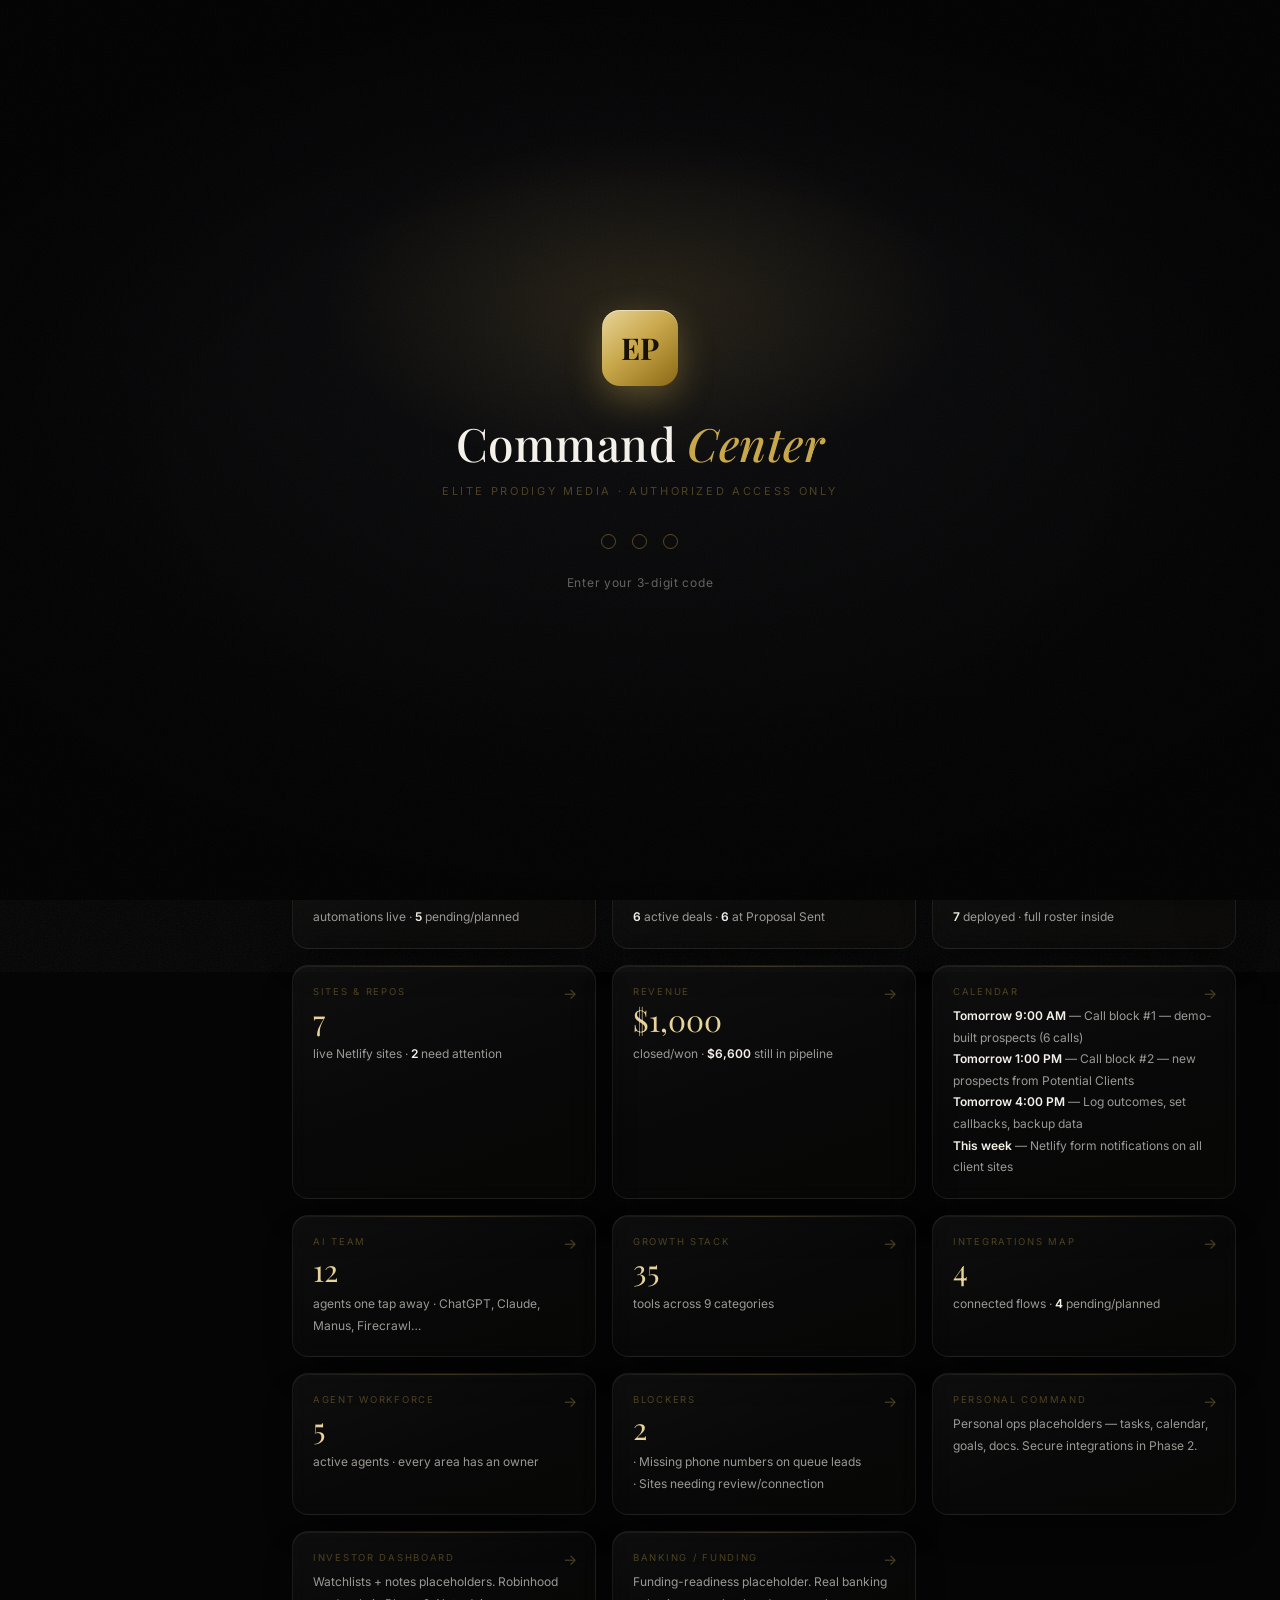
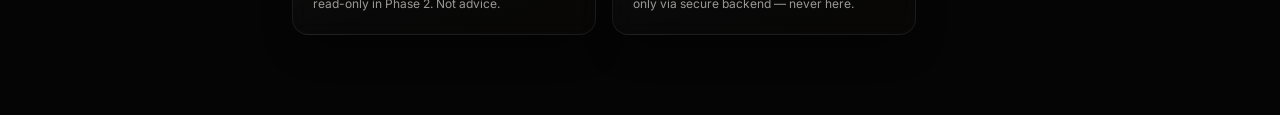
==== index.html @ c421cdf4 "Sprint 5A: Notion as the single source of truth (+ Quick Add / Meeting modals) One reusable Notion w" ====
<!DOCTYPE html>
<html lang="en">
<head>
  <meta charset="UTF-8" />
  <meta name="viewport" content="width=device-width, initial-scale=1.0" />
  <title>EP Command Center — Elite Prodigy Media OS</title>
  <meta name="robots" content="noindex, nofollow" />
  <link rel="preconnect" href="https://fonts.googleapis.com" />
  <link rel="preconnect" href="https://fonts.gstatic.com" crossorigin />
  <link href="https://fonts.googleapis.com/css2?family=Playfair+Display:ital,wght@0,400;0,500;0,600;0,700;1,400;1,500&family=Inter:wght@300;400;500;600;700&display=swap" rel="stylesheet" />
  <link rel="stylesheet" href="css/dashboard.css" />
</head>
<body>

<!-- ═══ PASSCODE GATE (stopgap until Netlify password protection) ═══
     NOTE: a client-side passcode is obscurity, not real security.
     Upgrade to Netlify access control when possible. -->
<div class="gate" id="gate">
  <div class="gate-ambient"></div>
  <div class="grain"></div>
  <div class="gate-inner">
    <div class="gate-mark">EP</div>
    <div class="gate-title">Command <em>Center</em></div>
    <div class="gate-sub">Elite Prodigy Media · Authorized Access Only</div>
    <div class="gate-dots" id="gate-dots" role="group" aria-label="Passcode">
      <span class="gate-dot"></span><span class="gate-dot"></span><span class="gate-dot"></span>
    </div>
    <input class="gate-input" id="gate-input" type="password" inputmode="numeric" maxlength="3" autocomplete="off" aria-label="Enter 3-digit passcode" autofocus />
    <div class="gate-hint" id="gate-hint">Enter your 3-digit code</div>
  </div>
</div>

<div class="ambient"></div>
<div class="grain"></div>

<div class="shell">

  <!-- ═══ SIDEBAR ═══ -->
  <aside class="sidebar" id="sidebar">
    <div class="brand">
      <div class="brand-mark">EP</div>
      <div>
        <div class="brand-name">Command Center</div>
        <div class="brand-sub">Elite Prodigy Media</div>
      </div>
    </div>

    <nav id="nav">
      <div class="nav-label">Operate</div>
      <a href="#" class="nav-link active" data-section="mission" data-always><span class="nav-ico">◈</span> Mission Control</a>
      <a href="#" class="nav-link" data-section="agent" data-always><span class="nav-ico">✦</span> Sales Agent</a>
      <a href="#" class="nav-link" data-section="callmode" data-always><span class="nav-ico">☎</span> Call Mode</a>
      <a href="#" class="nav-link" data-section="intelligence" data-always><span class="nav-ico">◍</span> Intelligence Center</a>
      <a href="#" class="nav-link" data-section="discovery" data-always><span class="nav-ico">⌕</span> Prospect Discovery</a>
      <a href="#" class="nav-link" data-section="prospects" data-always><span class="nav-ico">◎</span> Potential Clients</a>
      <a href="#" class="nav-link" data-section="pipeline" data-always><span class="nav-ico">⇶</span> Pipeline</a>
      <a href="#" class="nav-link" data-section="tasks" data-always><span class="nav-ico">✓</span> Tasks</a>

      <div class="nav-label">Clients &amp; Sites</div>
      <a href="#" class="nav-link" data-section="clients"><span class="nav-ico">◉</span> Active Clients</a>
      <a href="#" class="nav-link" data-section="deploys"><span class="nav-ico">▲</span> Sites &amp; Repos</a>

      <div class="nav-label">Intelligence</div>
      <a href="#" class="nav-link" data-section="revenue"><span class="nav-ico">$</span> Revenue &amp; Pricing</a>
      <a href="#" class="nav-link" data-section="aiteam"><span class="nav-ico">✦</span> AI Team</a>
      <a href="#" class="nav-link" data-section="growth"><span class="nav-ico">⬡</span> Growth Stack</a>
      <a href="#" class="nav-link" data-section="integrations"><span class="nav-ico">⇄</span> Integrations Map</a>
      <a href="#" class="nav-link" data-section="datastatus"><span class="nav-ico">◐</span> Integration Status</a>
      <a href="#" class="nav-link" data-section="workforce"><span class="nav-ico">♟</span> Agent Workforce</a>
      <a href="#" class="nav-link" data-section="automations"><span class="nav-ico">⚡</span> Automations</a>
      <a href="#" class="nav-link" data-section="knowledge"><span class="nav-ico">▤</span> Knowledge</a>

      <div class="nav-label">Personal</div>
      <a href="#" class="nav-link" data-section="personal"><span class="nav-ico">☖</span> Personal Command</a>
      <a href="#" class="nav-link" data-section="investor"><span class="nav-ico">↗</span> Investor Dashboard</a>
      <a href="#" class="nav-link" data-section="banking"><span class="nav-ico">▦</span> Banking / Funding</a>
    </nav>

    <div class="sidebar-foot">
      <strong>Jonathan Walton</strong><br>
      Founder · EP Media<br>
      251.223.0812
    </div>
  </aside>
  <div class="overlay" id="overlay"></div>

  <!-- ═══ MAIN ═══ -->
  <main class="main">

    <header class="topbar">
      <div style="display:flex;align-items:center;gap:14px;">
        <button class="hamburger" id="hamburger" aria-label="Menu"><span></span><span></span><span></span></button>
        <div>
          <h1 class="top-title" id="page-title">Mission <em>Control</em></h1>
          <div class="top-meta"><span id="live-date"></span> · <span class="clock" id="live-clock"></span></div>
        </div>
      </div>
      <div class="top-actions">
        <button class="btn btn-gold btn-sm" title="Quick add a prospect straight to Notion" onclick="openQuickAddProspect()">＋ Prospect</button>
        <button class="btn btn-ghost btn-sm" title="Save meeting notes to Notion" onclick="openMeetingNotes()">🗓 Meeting</button>
        <button class="btn btn-ghost btn-sm" title="Pull the latest from Notion" onclick="syncFromNotion()">⟳ Sync</button>
        <button class="btn btn-ghost btn-sm" id="data-status-pill" title="Data source status — click for details" onclick="goSection('datastatus')"><span class="ds-dot" id="ds-dot"></span> <span id="ds-label">Data</span></button>
        <button class="btn btn-ghost btn-sm" id="btn-focus" title="Dim everything that isn't urgent">◐ Focus</button>
        <button class="btn btn-ghost btn-sm" id="btn-export" title="Download JSON backup of your working data">⬇ Backup</button>
        <button class="btn btn-ghost btn-sm" id="btn-import" title="Restore from a backup file">⬆ Restore</button>
        <input type="file" id="import-file" accept="application/json" style="display:none;">
      </div>
    </header>

    <!-- MISSION CONTROL -->
    <section class="section active" id="section-mission">
      <div class="grid cols-4" id="kpi-row" style="margin-bottom:16px;"></div>
      <div class="mc-grid" id="mc-grid"></div>
    </section>

    <!-- SALES AGENT (Sprint 5 — orchestrates the whole pipeline) -->
    <section class="section" id="section-agent">
      <div class="notice"><b>The Sales Agent runs the EP Media playbook.</b> It coordinates every module — discovery, website intelligence, opportunity scoring, proposals, Claude Code &amp; SiteDrop exports, follow-ups, and maintenance — so each prospect moves through <b>one</b> pipeline from discovery to signed client. It doesn't duplicate those tools; it decides the next best move for each prospect and runs it.</div>
      <div id="agent-body"></div>
    </section>

    <!-- CALL MODE -->
    <section class="section" id="section-callmode">
      <div class="call-layout">
        <div>
          <div class="card" style="margin-bottom:16px;">
            <div class="card-head"><div class="card-title">Call Queue</div><div class="card-tag">Top to bottom</div></div>
            <div id="call-queue"></div>
          </div>
          <div class="card">
            <div class="card-head"><div class="card-title">Call Log</div><div class="card-tag" id="call-log-count"></div></div>
            <div id="call-log"></div>
          </div>
        </div>
        <div id="script-stack"></div>
      </div>
    </section>

    <!-- INTELLIGENCE CENTER (Sprint 1 prospecting hub) -->
    <section class="section" id="section-intelligence">
      <div class="notice"><b>Who should EP Media reach out to next?</b> This is the prospecting cockpit. Phase 1 runs on mock data; the architecture is ready for Apollo, Firecrawl, Google Maps, SiteDrop, and Zapier to connect later.</div>
      <div class="grid cols-2">
        <div class="card">
          <div class="card-head"><div class="card-title">Daily Lead Report</div><div class="card-tag">Work these first</div></div>
          <div id="daily-report"></div>
        </div>
        <div class="card">
          <div class="card-head"><div class="card-title">Opportunity Scoring</div><div class="card-tag">Rubric</div></div>
          <div id="scoring-rubric"></div>
        </div>
        <div class="card">
          <div class="card-head"><div class="card-title">Lead Source Tracker</div><div class="card-tag">Where leads come from</div></div>
          <div id="lead-sources"></div>
        </div>
        <div class="card">
          <div class="card-head"><div class="card-title">Automation Health</div><div class="card-tag">Feeds the engine</div></div>
          <div id="automation-health"></div>
        </div>
        <div class="card" style="grid-column:1/-1;">
          <div class="card-head"><div class="card-title">Recent Website Audits</div><div class="card-tag">Firecrawl + PageSpeed (Phase 2)</div></div>
          <div id="recent-audits"></div>
        </div>
      </div>
    </section>

    <!-- PROSPECT DISCOVERY (Sprint 3 — Firecrawl Intelligence, mock/test) -->
    <section class="section" id="section-discovery">
      <div class="notice"><b>Find no-website businesses first — they need EP the most.</b> This runs the prospect-pool pipeline: <b>Discover → Website Intelligence → Opportunity Score → Prospects → Call Queue</b>. Sprint 3 is <b>mock/test only</b> — no live Firecrawl calls, no credits, no mass enrichment or messaging. Live discovery turns on when <code>FIRECRAWL_API_KEY</code> + <code>FIRECRAWL_LIVE=true</code> are set in Netlify.</div>
      <div class="grid cols-2">
        <div class="card" style="grid-column:1/-1;">
          <div class="card-head"><div class="card-title">1 · Discover Businesses</div><div class="card-tag">Firecrawl / Google / Yelp</div></div>
          <div id="discovery-controls"></div>
          <div id="discovery-results" style="margin-top:14px;"></div>
        </div>
        <div class="card" style="grid-column:1/-1;">
          <div class="card-head"><div class="card-title">Call Queue <span class="card-tag" id="call-queue-count" style="margin-left:8px;"></span></div><div class="card-tag">Hottest first · lowest score = biggest opportunity</div></div>
          <div class="cq-stats" id="call-queue-stats"></div>
          <div id="call-queue-list"></div>
        </div>
      </div>
    </section>

    <!-- POTENTIAL CLIENTS -->
    <section class="section" id="section-prospects">
      <div class="card">
        <div class="card-head">
          <div class="card-title">Potential Clients <span class="card-tag" id="prospect-count" style="margin-left:8px;"></span></div>
          <button class="btn btn-gold btn-sm" onclick="toggleForm('prospect-form')">＋ Add Prospect</button>
        </div>
        <div class="form" id="prospect-form" style="display:none;">
          <div class="form-grid">
            <input id="pf-name" type="text" placeholder="Business name *">
            <input id="pf-industry" type="text" placeholder="Industry">
            <input id="pf-location" type="text" placeholder="Location">
            <input id="pf-phone" type="tel" placeholder="Phone">
            <select id="pf-web">
              <option value="No website found">No website found</option>
              <option value="Poor website">Poor website</option>
              <option value="Outdated website">Outdated website</option>
              <option value="Slow mobile site">Slow mobile site</option>
              <option value="No clear CTA">No clear CTA</option>
              <option value="Good website / low priority">Good website / low priority</option>
            </select>
            <select id="pf-opp"><option>High</option><option>Medium</option><option>Low</option></select>
            <select id="pf-source"><option>Manual</option><option>Firecrawl</option><option>Google Maps</option><option>Apollo</option><option>SiteDrop</option><option>Site Source</option><option>Yelp</option><option>Facebook</option><option>Instagram</option></select>
            <input id="pf-notes" type="text" placeholder="Notes / recommended action">
          </div>
          <div style="display:flex;gap:8px;">
            <button class="btn btn-gold btn-sm" onclick="addProspect()">Add</button>
            <button class="btn btn-ghost btn-sm" onclick="toggleForm('prospect-form', false)">Cancel</button>
          </div>
        </div>
        <div id="prospect-filters" style="display:flex;flex-wrap:wrap;gap:7px;margin-bottom:14px;"></div>
        <input id="prospect-search" type="text" placeholder="Search prospects…" style="width:100%;margin-bottom:14px;" oninput="renderProspects()">
        <div class="tbl-wrap"><table class="tbl" id="prospect-table"></table></div>
      </div>
    </section>

    <!-- PIPELINE -->
    <section class="section" id="section-pipeline">
      <div class="card">
        <div class="card-head">
          <div class="card-title">Client Pipeline</div>
          <button class="btn btn-gold btn-sm" onclick="toggleForm('lead-form')">＋ Add Lead</button>
        </div>
        <div class="form" id="lead-form" style="display:none;">
          <div class="form-grid">
            <input id="nl-name" type="text" placeholder="Business name *">
            <input id="nl-contact" type="text" placeholder="Contact person">
            <input id="nl-phone" type="tel" placeholder="Phone">
            <input id="nl-industry" type="text" placeholder="Industry">
            <input id="nl-value" type="number" placeholder="Deal value $ (default 1000)">
            <input id="nl-notes" type="text" placeholder="Notes">
          </div>
          <div style="display:flex;gap:8px;">
            <button class="btn btn-gold btn-sm" onclick="addLeadFromForm()">Add Lead</button>
            <button class="btn btn-ghost btn-sm" onclick="toggleForm('lead-form', false)">Cancel</button>
          </div>
        </div>
        <div class="pipe-board" id="pipe-board"></div>
      </div>
    </section>

    <!-- TASKS -->
    <section class="section" id="section-tasks">
      <div class="card">
        <div class="card-head">
          <div class="card-title">Task Queue</div>
          <button class="btn btn-gold btn-sm" onclick="toggleForm('task-form')">＋ New Task</button>
        </div>
        <div class="form" id="task-form" style="display:none;">
          <div class="form-grid">
            <input id="nt-title" type="text" placeholder="Task title *">
            <input id="nt-client" type="text" placeholder="Client (optional)">
            <select id="nt-priority"><option value="high">High</option><option value="medium" selected>Medium</option><option value="low">Low</option></select>
            <input id="nt-due" type="text" placeholder="Due (e.g. Jul 7)">
          </div>
          <div style="display:flex;gap:8px;">
            <button class="btn btn-gold btn-sm" onclick="addTaskFromForm()">Add Task</button>
            <button class="btn btn-ghost btn-sm" onclick="toggleForm('task-form', false)">Cancel</button>
          </div>
        </div>
        <div class="grid cols-3" id="task-board"></div>
      </div>
    </section>

    <!-- CLIENTS -->
    <section class="section" id="section-clients">
      <div class="grid cols-3" id="client-grid"></div>
    </section>

    <!-- SITES & REPOS -->
    <section class="section" id="section-deploys">
      <div class="grid cols-2">
        <div class="card">
          <div class="card-head"><div class="card-title">Netlify Deployments</div><a class="btn btn-ghost btn-sm" href="https://app.netlify.com" target="_blank" rel="noopener">Open Netlify ↗</a></div>
          <div id="deploy-list"></div>
        </div>
        <div class="card">
          <div class="card-head"><div class="card-title">GitHub Repositories</div><a class="btn btn-ghost btn-sm" href="https://github.com/EliteProdigy1" target="_blank" rel="noopener">Open GitHub ↗</a></div>
          <div id="repo-list"></div>
        </div>
      </div>
    </section>

    <!-- REVENUE -->
    <section class="section" id="section-revenue">
      <div class="grid cols-4" id="rev-kpis" style="margin-bottom:16px;"></div>
      <div class="grid cols-2">
        <div class="card">
          <div class="card-head"><div class="card-title">Package Pricing</div><div class="card-tag">Quote from this</div></div>
          <div id="pricing-list"></div>
        </div>
        <div class="card">
          <div class="card-head"><div class="card-title">Target Industries</div><div class="card-tag">Gulf Coast</div></div>
          <div id="industry-list" style="display:flex;flex-wrap:wrap;gap:8px;"></div>
          <div class="card-head" style="margin-top:22px;"><div class="card-title">Closed / Won</div></div>
          <div id="won-list"></div>
        </div>
      </div>
    </section>

    <!-- AI TEAM -->
    <section class="section" id="section-aiteam">
      <div class="notice"><b>One tap to your agents.</b> Each card opens the tool in a new tab. Phase 2 wires these into live status + automations through secure backend functions.</div>
      <div class="grid cols-3" id="aiteam-grid"></div>
    </section>

    <!-- GROWTH STACK -->
    <section class="section" id="section-growth">
      <div id="growth-filters" style="display:flex;flex-wrap:wrap;gap:7px;margin-bottom:14px;"></div>
      <div class="grid cols-3" id="growth-grid"></div>
    </section>

    <!-- INTEGRATIONS -->
    <section class="section" id="section-integrations">
      <div class="card">
        <div class="card-head"><div class="card-title">How the system is connected</div><div class="card-tag">Connected · Pending · Planned</div></div>
        <div id="flow-list"></div>
      </div>
    </section>

    <!-- INTEGRATION STATUS (Sprint 2) -->
    <section class="section" id="section-datastatus">
      <div class="notice"><b>Data source status.</b> Each source below reads through the Notion service. Until <code>NOTION_API_KEY</code> and the database IDs are set in Netlify, every source runs on built-in mock data (yellow). See the README for setup.</div>
      <div class="card">
        <div class="card-head"><div class="card-title">Integration Status</div><div class="card-tag" id="ds-overall"></div></div>
        <div id="ds-list"></div>
        <div style="display:flex;gap:16px;flex-wrap:wrap;margin-top:16px;padding-top:14px;border-top:1px solid var(--hairline);">
          <span style="font-size:11px;color:var(--text-2);"><span class="ds-dot ds-green"></span> Connected — live from Notion</span>
          <span style="font-size:11px;color:var(--text-2);"><span class="ds-dot ds-yellow"></span> Fallback — running on mock data</span>
          <span style="font-size:11px;color:var(--text-2);"><span class="ds-dot ds-red"></span> API Error — Notion configured but the call failed</span>
        </div>
      </div>
    </section>

    <!-- AGENT WORKFORCE -->
    <section class="section" id="section-workforce">
      <div class="card">
        <div class="card-head"><div class="card-title">Who is responsible for what</div><div class="card-tag">AI workforce</div></div>
        <div class="tbl-wrap"><table class="tbl" id="workforce-table"></table></div>
      </div>
    </section>

    <!-- AUTOMATIONS -->
    <section class="section" id="section-automations">
      <div class="card">
        <div class="card-head"><div class="card-title">Automation Center</div><div class="card-tag">Phase 2 targets</div></div>
        <div id="automation-list"></div>
      </div>
    </section>

    <!-- KNOWLEDGE -->
    <section class="section" id="section-knowledge">
      <div class="grid cols-3" id="knowledge-grid"></div>
    </section>

    <!-- PERSONAL -->
    <section class="section" id="section-personal">
      <div class="notice"><b>Placeholders only.</b> No real personal data lives in this code. Future personal integrations connect through secure backend functions — never frontend JavaScript.</div>
      <div class="grid cols-3" id="personal-grid"></div>
    </section>

    <!-- INVESTOR -->
    <section class="section" id="section-investor">
      <div class="notice"><b>Informational placeholders — not financial advice.</b> No account numbers, balances, or keys belong in this file, ever. Robinhood/banking data arrives read-only via secure backend in Phase 2.</div>
      <div class="grid cols-3" id="investor-grid"></div>
    </section>

    <!-- BANKING -->
    <section class="section" id="section-banking">
      <div class="notice"><b>Secure future module.</b> Banking, credit, and funding integrations must run through Netlify Functions / a backend with auth, environment variables, and encrypted storage. This screen is an architectural placeholder only.</div>
      <div class="grid cols-3" id="banking-grid"></div>
    </section>

  </main>
</div>

<!-- DETAIL SLIDE PANEL -->
<div class="panel-back" id="panel-back" onclick="closePanel()"></div>
<aside class="slide-panel" id="slide-panel">
  <button class="panel-close" onclick="closePanel()">✕</button>
  <div id="panel-content"></div>
</aside>

<script src="js/gate.js"></script>
<script src="js/app.js"></script>
<script src="js/website-intel.js"></script>
<script src="js/sales-agent.js"></script>
<script src="services/notion.js"></script>
<script src="services/firecrawl.js"></script>
<script src="js/notion-io.js"></script>
</body>
</html>
---- css/dashboard.css ----
/* ═══════════════════════════════════════════════════════════════
   EP COMMAND CENTER 2.0 — CINEMATIC DESIGN SYSTEM
   Black · Gold · Glass · Grain · Depth
═══════════════════════════════════════════════════════════════ */

:root {
  --black: #050505;
  --pitch: #0a0a0c;
  --panel: rgba(255, 255, 255, 0.028);
  --panel-strong: rgba(255, 255, 255, 0.05);
  --hairline: rgba(255, 255, 255, 0.07);
  --gold: #c9a84c;
  --gold-light: #e8d49a;
  --gold-dim: rgba(201, 168, 76, 0.35);
  --text: #f4f1ea;
  --text-2: rgba(244, 241, 234, 0.62);
  --text-3: rgba(244, 241, 234, 0.38);
  --green: #4ade80;
  --yellow: #facc15;
  --red: #f87171;
  --blue: #7dd3fc;
  --serif: 'Playfair Display', Georgia, serif;
  --sans: 'Inter', system-ui, sans-serif;
  --ease: cubic-bezier(0.22, 1, 0.36, 1);
}

* { box-sizing: border-box; margin: 0; padding: 0; }
html { scroll-behavior: smooth; }

body {
  background: var(--black);
  color: var(--text);
  font-family: var(--sans);
  font-size: 14px;
  min-height: 100vh;
  overflow-x: hidden;
}

/* ─── AMBIENT: layered glow + film grain ─── */
.ambient {
  position: fixed; inset: 0; z-index: 0; pointer-events: none;
  background:
    radial-gradient(ellipse 55% 40% at 82% -5%, rgba(201, 168, 76, 0.10) 0%, transparent 60%),
    radial-gradient(ellipse 45% 35% at 8% 108%, rgba(201, 168, 76, 0.06) 0%, transparent 60%),
    radial-gradient(ellipse 90% 70% at 50% 50%, transparent 55%, rgba(0, 0, 0, 0.5) 100%);
}
.grain {
  position: fixed; inset: -8%; z-index: 1; pointer-events: none;
  opacity: 0.035;
  background-image: url("data:image/svg+xml,%3Csvg viewBox='0 0 240 240' xmlns='http://www.w3.org/2000/svg'%3E%3Cfilter id='n'%3E%3CfeTurbulence type='fractalNoise' baseFrequency='0.72' numOctaves='3' stitchTiles='stitch'/%3E%3C/filter%3E%3Crect width='100%25' height='100%25' filter='url(%23n)'/%3E%3C/svg%3E");
  background-size: 220px 220px;
  animation: grain-shift 0.6s steps(3) infinite;
}
@keyframes grain-shift {
  0% { transform: translate(0, 0); } 34% { transform: translate(-1.2%, 1%); }
  67% { transform: translate(1%, -1.2%); } 100% { transform: translate(0, 0); }
}
@media (prefers-reduced-motion: reduce) { .grain { animation: none; } }

/* ═══ LAYOUT ═══ */
.shell { display: flex; min-height: 100vh; position: relative; z-index: 2; }

.sidebar {
  width: 248px; flex-shrink: 0;
  background: rgba(8, 8, 9, 0.82);
  backdrop-filter: blur(18px);
  border-right: 1px solid var(--hairline);
  padding: 26px 16px;
  display: flex; flex-direction: column;
  position: sticky; top: 0; height: 100vh; overflow-y: auto;
  scrollbar-width: thin; scrollbar-color: rgba(201,168,76,0.2) transparent;
}

.brand { display: flex; align-items: center; gap: 12px; padding: 2px 8px 22px; }
.brand-mark {
  width: 42px; height: 42px; flex-shrink: 0;
  display: grid; place-items: center;
  font-family: var(--serif); font-weight: 700; font-size: 17px; color: var(--black);
  background: linear-gradient(140deg, var(--gold-light) 0%, var(--gold) 45%, #8b6914 100%);
  border-radius: 10px;
  box-shadow: 0 6px 18px rgba(201, 168, 76, 0.28), inset 0 1px 0 rgba(255,255,255,0.4);
}
.brand-name { font-family: var(--serif); font-size: 16px; letter-spacing: 0.02em; }
.brand-sub { font-size: 9.5px; letter-spacing: 0.24em; text-transform: uppercase; color: var(--gold-dim); margin-top: 2px; }

.nav-label { font-size: 9px; letter-spacing: 0.26em; text-transform: uppercase; color: var(--text-3); padding: 16px 10px 7px; }
.nav-link {
  display: flex; align-items: center; gap: 10px;
  padding: 9px 10px; border-radius: 9px;
  color: var(--text-2); text-decoration: none; font-size: 13px;
  border: 1px solid transparent;
  transition: all 0.25s var(--ease);
}
.nav-link:hover { color: var(--text); background: var(--panel); }
.nav-link.active {
  color: var(--gold-light);
  background: linear-gradient(120deg, rgba(201,168,76,0.12), rgba(201,168,76,0.04));
  border-color: rgba(201, 168, 76, 0.22);
}
.nav-ico { width: 17px; text-align: center; opacity: 0.9; }

.sidebar-foot { margin-top: auto; padding: 16px 8px 4px; border-top: 1px solid var(--hairline); font-size: 11px; color: var(--text-3); line-height: 1.6; }
.sidebar-foot strong { color: var(--text-2); font-weight: 600; }

/* ─── MAIN ─── */
.main { flex: 1; min-width: 0; padding: 26px clamp(16px, 3.4vw, 44px) 80px; }

.topbar { display: flex; align-items: flex-end; justify-content: space-between; gap: 16px; flex-wrap: wrap; margin-bottom: 26px; }
.top-title { font-family: var(--serif); font-size: clamp(26px, 3.2vw, 38px); font-weight: 500; line-height: 1.1; }
.top-title em { font-style: italic; color: var(--gold); }
.top-meta { font-size: 12px; color: var(--text-3); margin-top: 6px; letter-spacing: 0.04em; }
.top-meta .clock { color: var(--gold-dim); }
.top-actions { display: flex; gap: 8px; flex-wrap: wrap; }

.hamburger { display: none; background: var(--panel-strong); border: 1px solid var(--hairline); border-radius: 9px; width: 40px; height: 40px; cursor: pointer; flex-direction: column; align-items: center; justify-content: center; gap: 4px; }
.hamburger span { display: block; width: 16px; height: 1.5px; background: var(--text); }

/* ═══ GLASS CARDS — the 3D language ═══ */
.card {
  position: relative;
  background: linear-gradient(160deg, rgba(255,255,255,0.045) 0%, rgba(255,255,255,0.016) 55%, rgba(201,168,76,0.02) 100%);
  border: 1px solid var(--hairline);
  border-radius: 16px;
  padding: 20px;
  backdrop-filter: blur(10px);
  box-shadow:
    0 18px 40px -18px rgba(0, 0, 0, 0.85),
    inset 0 1px 0 rgba(255, 255, 255, 0.055);
  transition: transform 0.35s var(--ease), box-shadow 0.35s var(--ease), border-color 0.35s;
  transform: perspective(1200px) translateZ(0);
}
.card::before {
  content: '';
  position: absolute; top: 0; left: 18px; right: 18px; height: 1px;
  background: linear-gradient(90deg, transparent, var(--gold-dim), transparent);
  opacity: 0.55;
}
.card.lift:hover {
  transform: perspective(1200px) translateY(-5px) rotateX(1.1deg);
  border-color: rgba(201, 168, 76, 0.3);
  box-shadow:
    0 30px 60px -20px rgba(0, 0, 0, 0.9),
    0 0 42px -12px rgba(201, 168, 76, 0.22),
    inset 0 1px 0 rgba(255, 255, 255, 0.08);
}
.card-head { display: flex; align-items: baseline; justify-content: space-between; gap: 10px; margin-bottom: 15px; }
.card-title { font-family: var(--serif); font-size: 17px; font-weight: 500; letter-spacing: 0.01em; }
.card-tag { font-size: 9.5px; letter-spacing: 0.18em; text-transform: uppercase; color: var(--gold-dim); white-space: nowrap; }

.section { display: none; animation: fade-up 0.5s var(--ease); }
.section.active { display: block; }
@keyframes fade-up { from { opacity: 0; transform: translateY(14px); } to { opacity: 1; transform: none; } }

.grid { display: grid; gap: 16px; }
.grid.cols-2 { grid-template-columns: repeat(auto-fit, minmax(340px, 1fr)); }
.grid.cols-3 { grid-template-columns: repeat(auto-fill, minmax(260px, 1fr)); }
.grid.cols-4 { grid-template-columns: repeat(auto-fill, minmax(210px, 1fr)); }

/* ─── KPI / stat tiles ─── */
.stat-tile { text-align: left; padding: 18px 20px; }
.stat-num {
  font-family: var(--serif); font-size: clamp(26px, 2.6vw, 36px); font-weight: 600; line-height: 1;
  background: linear-gradient(120deg, var(--gold-light), var(--gold) 60%, #9a7a2e);
  -webkit-background-clip: text; background-clip: text; -webkit-text-fill-color: transparent;
}
.stat-label { font-size: 10px; letter-spacing: 0.2em; text-transform: uppercase; color: var(--text-3); margin-top: 8px; }
.stat-sub { font-size: 11.5px; color: var(--text-2); margin-top: 5px; }

/* ─── buttons ─── */
.btn {
  display: inline-flex; align-items: center; justify-content: center; gap: 7px;
  font-family: var(--sans); font-size: 11.5px; font-weight: 600; letter-spacing: 0.1em; text-transform: uppercase;
  padding: 11px 18px; border-radius: 10px; cursor: pointer; text-decoration: none;
  border: 1px solid transparent; transition: all 0.25s var(--ease);
  min-height: 40px;
}
.btn-gold {
  color: #171205;
  background: linear-gradient(140deg, var(--gold-light) 0%, var(--gold) 55%, #a8853a 100%);
  box-shadow: 0 8px 22px -8px rgba(201, 168, 76, 0.55), inset 0 1px 0 rgba(255,255,255,0.45);
}
.btn-gold:hover { transform: translateY(-2px); box-shadow: 0 14px 30px -8px rgba(201, 168, 76, 0.6); }
.btn-ghost { color: var(--text-2); border-color: var(--hairline); background: var(--panel); }
.btn-ghost:hover { color: var(--gold-light); border-color: rgba(201,168,76,0.35); }
.btn-sm { padding: 7px 12px; min-height: 32px; font-size: 10.5px; border-radius: 8px; }

.chip {
  display: inline-flex; align-items: center; gap: 6px;
  font-size: 10.5px; letter-spacing: 0.06em;
  padding: 5px 11px; border-radius: 999px;
  background: var(--panel-strong); border: 1px solid var(--hairline); color: var(--text-2);
  cursor: pointer; transition: all 0.2s var(--ease);
}
.chip:hover { color: var(--text); border-color: rgba(255,255,255,0.2); }
.chip.on { color: var(--gold-light); border-color: rgba(201,168,76,0.4); background: rgba(201,168,76,0.08); }

.badge { display: inline-block; font-size: 9.5px; font-weight: 600; letter-spacing: 0.12em; text-transform: uppercase; padding: 4px 9px; border-radius: 999px; border: 1px solid; }
.b-live, .b-good   { color: var(--green);  border-color: rgba(74,222,128,0.35); background: rgba(74,222,128,0.07); }
.b-warn, .b-pend   { color: var(--yellow); border-color: rgba(250,204,21,0.32); background: rgba(250,204,21,0.06); }
.b-bad             { color: var(--red);    border-color: rgba(248,113,113,0.32); background: rgba(248,113,113,0.06); }
.b-info            { color: var(--blue);   border-color: rgba(125,211,252,0.3); background: rgba(125,211,252,0.06); }
.b-gold            { color: var(--gold-light); border-color: rgba(201,168,76,0.4); background: rgba(201,168,76,0.08); }
.b-dim             { color: var(--text-3); border-color: var(--hairline); background: transparent; }

/* ─── forms ─── */
.form { background: var(--panel); border: 1px solid var(--hairline); border-radius: 14px; padding: 16px; margin-bottom: 16px; }
.form-grid { display: grid; grid-template-columns: repeat(auto-fit, minmax(170px, 1fr)); gap: 10px; margin-bottom: 12px; }
input, select, textarea {
  background: rgba(255,255,255,0.04); border: 1px solid var(--hairline); border-radius: 9px;
  color: var(--text); padding: 11px 13px; font-family: var(--sans); font-size: 13px; outline: none;
  transition: border-color 0.25s; min-height: 42px;
}
input:focus, select:focus, textarea:focus { border-color: rgba(201,168,76,0.5); }
input::placeholder { color: var(--text-3); }

/* ─── rows / lists ─── */
.row { display: flex; align-items: center; justify-content: space-between; gap: 12px; padding: 11px 2px; border-bottom: 1px solid rgba(255,255,255,0.045); }
.row:last-child { border-bottom: none; }
.row-main { min-width: 0; }
.row-title { font-size: 13.5px; font-weight: 500; }
.row-sub { font-size: 11.5px; color: var(--text-3); margin-top: 2px; }
.row-end { display: flex; align-items: center; gap: 8px; flex-shrink: 0; flex-wrap: wrap; justify-content: flex-end; }

.empty { color: var(--text-3); font-size: 13px; padding: 14px 2px; }

.mini { background: var(--panel-strong); border: 1px solid var(--hairline); border-radius: 7px; color: var(--text-2); font-size: 11px; padding: 6px 11px; cursor: pointer; text-decoration: none; display: inline-block; transition: all 0.2s; min-height: 30px; }
.mini:hover { border-color: rgba(201,168,76,0.45); color: var(--gold-light); }
.mini.danger:hover { border-color: rgba(248,113,113,0.5); color: var(--red); }

/* ═══ MISSION CONTROL overview ═══ */
.mc-grid { display: grid; gap: 16px; grid-template-columns: repeat(auto-fit, minmax(280px, 1fr)); }
.mc-card { cursor: pointer; }
.mc-card .go { position: absolute; top: 18px; right: 18px; color: var(--gold-dim); font-size: 15px; transition: transform 0.3s var(--ease); }
.mc-card:hover .go { transform: translateX(4px); color: var(--gold); }
.mc-big { font-family: var(--serif); font-size: 30px; color: var(--gold-light); line-height: 1; margin: 4px 0 8px; }
.mc-list { font-size: 12px; color: var(--text-2); line-height: 1.8; }
.mc-list b { color: var(--text); font-weight: 600; }

/* ═══ CALL MODE ═══ */
.call-layout { display: grid; grid-template-columns: minmax(0, 1.25fr) minmax(0, 1fr); gap: 16px; align-items: start; }
@media (max-width: 1050px) { .call-layout { grid-template-columns: 1fr; } }

.call-card { border: 1px solid var(--hairline); border-radius: 14px; padding: 17px; margin-bottom: 12px; background: linear-gradient(150deg, rgba(255,255,255,0.035), rgba(255,255,255,0.012)); transition: border-color 0.25s; }
.call-card:hover { border-color: rgba(201,168,76,0.28); }
.call-top { display: flex; justify-content: space-between; align-items: flex-start; gap: 12px; flex-wrap: wrap; }
.call-name { font-family: var(--serif); font-size: 18px; font-weight: 600; }
.call-sub { font-size: 12px; color: var(--text-3); margin-top: 4px; }
.call-sub .stage { color: var(--gold); }
.dial {
  display: inline-flex; align-items: center; gap: 8px;
  background: linear-gradient(140deg, var(--gold-light), var(--gold) 60%, #a8853a);
  color: #171205; font-weight: 700; font-size: 13.5px;
  border: none; border-radius: 11px; padding: 12px 18px; cursor: pointer; text-decoration: none; white-space: nowrap;
  box-shadow: 0 10px 24px -10px rgba(201,168,76,0.6), inset 0 1px 0 rgba(255,255,255,0.45);
  transition: transform 0.25s var(--ease);
  min-height: 44px;
}
.dial:hover { transform: translateY(-2px) scale(1.02); }
.dial.nophone { background: var(--panel-strong); color: var(--text-2); box-shadow: none; border: 1px solid var(--hairline); }
.call-notes { font-size: 12.5px; color: var(--text-2); line-height: 1.65; margin-top: 11px; }
.call-next { font-size: 11px; letter-spacing: 0.08em; color: var(--gold); margin-top: 8px; }
.outcomes { display: flex; flex-wrap: wrap; gap: 7px; margin-top: 13px; }

.script p { font-size: 13px; line-height: 1.75; color: var(--text-2); margin-bottom: 12px; }
.script strong { color: var(--text); }
.script .cue { font-size: 10px; letter-spacing: 0.2em; text-transform: uppercase; color: var(--gold); display: block; margin-bottom: 3px; }

.log-row { display: flex; gap: 12px; align-items: baseline; padding: 8px 0; border-bottom: 1px solid rgba(255,255,255,0.04); font-size: 12px; }
.log-time { color: var(--text-3); white-space: nowrap; }
.log-name { flex: 1; }
.log-outcome { color: var(--gold); }

/* ═══ PIPELINE ═══ */
.pipe-board { display: grid; grid-auto-flow: column; grid-auto-columns: minmax(240px, 1fr); gap: 13px; overflow-x: auto; padding-bottom: 12px; scrollbar-width: thin; }
.pipe-col { background: rgba(255,255,255,0.018); border: 1px solid var(--hairline); border-radius: 14px; padding: 13px; min-height: 130px; }
.pipe-head { display: flex; justify-content: space-between; align-items: center; font-size: 10.5px; letter-spacing: 0.18em; text-transform: uppercase; color: var(--text-3); padding: 2px 4px 11px; }
.count { background: var(--panel-strong); border-radius: 999px; padding: 2px 8px; font-size: 10px; color: var(--text-2); }
.pipe-card { background: linear-gradient(150deg, rgba(255,255,255,0.04), rgba(255,255,255,0.015)); border: 1px solid var(--hairline); border-radius: 11px; padding: 13px; margin-bottom: 10px; }
.pipe-name { font-family: var(--serif); font-size: 14.5px; font-weight: 600; }
.pipe-val { color: var(--gold-light); font-size: 12.5px; margin-top: 3px; }
.pipe-notes { font-size: 11px; color: var(--text-3); line-height: 1.55; margin-top: 7px; }
.acts { display: flex; flex-wrap: wrap; gap: 6px; margin-top: 10px; }

/* ═══ TABLES → cards on mobile ═══ */
.tbl { width: 100%; border-collapse: collapse; }
.tbl th { font-size: 9.5px; letter-spacing: 0.18em; text-transform: uppercase; color: var(--text-3); text-align: left; padding: 8px 10px; border-bottom: 1px solid var(--hairline); }
.tbl td { padding: 11px 10px; border-bottom: 1px solid rgba(255,255,255,0.04); font-size: 12.5px; color: var(--text-2); vertical-align: top; }
.tbl tr:hover td { background: rgba(255,255,255,0.015); }
.tbl-wrap { overflow-x: auto; }

/* ═══ AI TEAM / tool cards ═══ */
.tool-card { display: flex; flex-direction: column; gap: 8px; }
.tool-top { display: flex; align-items: center; justify-content: space-between; gap: 8px; }
.tool-name { font-family: var(--serif); font-size: 16.5px; font-weight: 600; }
.tool-ico { font-size: 21px; filter: drop-shadow(0 4px 10px rgba(201,168,76,0.25)); }
.tool-role { font-size: 12px; color: var(--text-2); line-height: 1.6; flex: 1; }
.tool-foot { display: flex; align-items: center; justify-content: space-between; gap: 8px; margin-top: 6px; flex-wrap: wrap; }

/* integrations map */
.flow-row { display: flex; align-items: center; flex-wrap: wrap; gap: 8px; padding: 12px 2px; border-bottom: 1px solid rgba(255,255,255,0.045); }
.flow-node { background: var(--panel-strong); border: 1px solid var(--hairline); border-radius: 8px; padding: 6px 12px; font-size: 12px; }
.flow-arrow { color: var(--gold-dim); font-size: 13px; }
.flow-why { flex-basis: 100%; font-size: 11px; color: var(--text-3); padding-left: 2px; }

/* detail slide-panel */
.panel-back { position: fixed; inset: 0; background: rgba(0,0,0,0.6); backdrop-filter: blur(3px); z-index: 60; opacity: 0; pointer-events: none; transition: opacity 0.3s; }
.panel-back.open { opacity: 1; pointer-events: auto; }
.slide-panel {
  position: fixed; top: 0; right: 0; bottom: 0; width: min(430px, 94vw); z-index: 61;
  background: rgba(10, 10, 11, 0.97); border-left: 1px solid rgba(201,168,76,0.25);
  padding: 26px; overflow-y: auto;
  transform: translateX(102%); transition: transform 0.4s var(--ease);
  box-shadow: -30px 0 70px rgba(0,0,0,0.6);
}
.slide-panel.open { transform: none; }
.panel-close { position: absolute; top: 18px; right: 18px; background: var(--panel-strong); border: 1px solid var(--hairline); color: var(--text-2); width: 34px; height: 34px; border-radius: 9px; cursor: pointer; font-size: 15px; }
.panel-title { font-family: var(--serif); font-size: 22px; margin-bottom: 4px; padding-right: 40px; }
.panel-sub { font-size: 12px; color: var(--text-3); margin-bottom: 18px; }
.panel-kv { display: grid; grid-template-columns: 1fr 1fr; gap: 1px; background: rgba(255,255,255,0.05); border-radius: 12px; overflow: hidden; margin-bottom: 16px; }
.panel-kv > div { background: var(--pitch); padding: 12px 14px; }
.kv-k { font-size: 9.5px; letter-spacing: 0.16em; text-transform: uppercase; color: var(--text-3); margin-bottom: 4px; }
.kv-v { font-size: 13px; color: var(--text); }

/* focus mode */
body.focus .nav-link:not(.active):not([data-always]) { opacity: 0.3; }
body.focus .mc-card:not(.urgent) { opacity: 0.35; filter: saturate(0.5); }

/* notice strip */
.notice { border: 1px solid rgba(250,204,21,0.25); background: rgba(250,204,21,0.05); border-radius: 12px; padding: 12px 16px; font-size: 12px; color: var(--text-2); line-height: 1.6; margin-bottom: 18px; }
.notice b { color: var(--yellow); }

/* ═══ RESPONSIVE ═══ */
.overlay { position: fixed; inset: 0; background: rgba(0,0,0,0.55); z-index: 40; opacity: 0; pointer-events: none; transition: opacity 0.3s; }
.overlay.open { opacity: 1; pointer-events: auto; }

@media (max-width: 900px) {
  .sidebar { position: fixed; left: 0; top: 0; z-index: 50; transform: translateX(-104%); transition: transform 0.38s var(--ease); box-shadow: 30px 0 60px rgba(0,0,0,0.55); }
  .sidebar.open { transform: none; }
  .hamburger { display: flex; }
  .main { padding: 18px 14px 70px; }
  .tbl thead { display: none; }
  .tbl tr { display: block; border: 1px solid var(--hairline); border-radius: 12px; margin-bottom: 10px; padding: 8px 4px; }
  .tbl td { display: flex; justify-content: space-between; gap: 10px; border-bottom: none; padding: 7px 12px; }
  .tbl td::before { content: attr(data-k); font-size: 9.5px; letter-spacing: 0.14em; text-transform: uppercase; color: var(--text-3); padding-top: 2px; }
}

/* ═══ PASSCODE GATE (stopgap) ═══ */
.gate {
  position: fixed; inset: 0; z-index: 9999;
  display: flex; align-items: center; justify-content: center;
  background: radial-gradient(ellipse 70% 60% at 50% 40%, #0d0d10 0%, #050505 70%);
  transition: opacity 0.65s var(--ease), transform 0.65s var(--ease);
}
.gate.open { opacity: 0; transform: scale(1.04); pointer-events: none; }
.gate-ambient {
  position: absolute; inset: 0; pointer-events: none;
  background:
    radial-gradient(ellipse 40% 30% at 50% 34%, rgba(201,168,76,0.14) 0%, transparent 62%),
    radial-gradient(ellipse 60% 50% at 50% 50%, transparent 55%, rgba(0,0,0,0.55) 100%);
}
.gate-inner {
  position: relative; z-index: 2; text-align: center;
  display: flex; flex-direction: column; align-items: center;
  padding: 30px; animation: gate-rise 0.8s var(--ease);
}
@keyframes gate-rise { from { opacity: 0; transform: translateY(16px); } to { opacity: 1; transform: none; } }
.gate-mark {
  width: 76px; height: 76px; display: grid; place-items: center;
  font-family: var(--serif); font-weight: 700; font-size: 30px; color: #171205;
  background: linear-gradient(140deg, var(--gold-light) 0%, var(--gold) 45%, #8b6914 100%);
  border-radius: 18px; margin-bottom: 26px;
  box-shadow: 0 12px 34px rgba(201,168,76,0.35), inset 0 1px 0 rgba(255,255,255,0.45);
  animation: gate-glow 3.6s ease-in-out infinite;
}
@keyframes gate-glow {
  0%,100% { box-shadow: 0 12px 34px rgba(201,168,76,0.3), inset 0 1px 0 rgba(255,255,255,0.45); }
  50%     { box-shadow: 0 12px 50px rgba(201,168,76,0.55), inset 0 1px 0 rgba(255,255,255,0.5); }
}
.gate-title { font-family: var(--serif); font-size: clamp(30px, 6vw, 46px); font-weight: 500; letter-spacing: 0.01em; }
.gate-title em { font-style: italic; color: var(--gold); }
.gate-sub { font-size: 11px; letter-spacing: 0.24em; text-transform: uppercase; color: var(--gold-dim); margin-top: 10px; }
.gate-dots { display: flex; gap: 16px; margin: 36px 0 4px; }
.gate-dot {
  width: 15px; height: 15px; border-radius: 50%;
  border: 1.5px solid rgba(201,168,76,0.4); background: transparent;
  transition: all 0.25s var(--ease);
}
.gate-dot.on { background: var(--gold); border-color: var(--gold); box-shadow: 0 0 14px rgba(201,168,76,0.6); }
.gate-input { position: absolute; opacity: 0; width: 1px; height: 1px; pointer-events: none; }
.gate-hint { font-size: 12px; letter-spacing: 0.06em; color: var(--text-3); margin-top: 22px; transition: color 0.25s; }
.gate-hint.err { color: var(--red); }
.gate.granted .gate-mark { animation: none; box-shadow: 0 0 60px rgba(201,168,76,0.7); }
.gate.deny .gate-inner { animation: gate-shake 0.4s ease; }
@keyframes gate-shake {
  0%,100% { transform: translateX(0); } 20% { transform: translateX(-9px); }
  40% { transform: translateX(8px); } 60% { transform: translateX(-6px); } 80% { transform: translateX(4px); }
}
@media (prefers-reduced-motion: reduce) {
  .gate-mark, .gate-inner { animation: none; }
}

/* ═══ SPRINT 1 — filter groups ═══ */
.filter-group { display: flex; align-items: center; flex-wrap: wrap; gap: 6px; width: 100%; margin-bottom: 8px; }
.filter-label { font-size: 9.5px; letter-spacing: 0.16em; text-transform: uppercase; color: var(--text-3); min-width: 78px; }
#prospect-filters { flex-direction: column; align-items: stretch; }

/* ═══ SPRINT 2 — data source status dots ═══ */
.ds-dot { display: inline-block; width: 9px; height: 9px; border-radius: 50%; background: var(--text-3); vertical-align: middle; margin-right: 4px; }
.ds-green  { background: var(--green);  box-shadow: 0 0 8px rgba(74,222,128,0.55); }
.ds-yellow { background: var(--yellow); box-shadow: 0 0 8px rgba(250,204,21,0.5); }
.ds-red    { background: var(--red);    box-shadow: 0 0 8px rgba(248,113,113,0.5); }
#data-status-pill { gap: 6px; }

/* ═══════════════════════════════════════════════════════════════
   SPRINT 3 — PROSPECT DISCOVERY (Firecrawl Intelligence, mock/test)
═══════════════════════════════════════════════════════════════ */
.disc-bar {
  display: flex; align-items: flex-end; gap: 12px; flex-wrap: wrap;
}
.disc-field { display: flex; flex-direction: column; gap: 4px; }
.disc-field span {
  font-size: 10px; letter-spacing: 0.08em; text-transform: uppercase; color: var(--text-3);
}
.disc-field select {
  min-width: 170px; padding: 9px 11px; background: var(--panel-strong);
  border: 1px solid var(--hairline); border-radius: 9px; color: var(--text);
  font-family: var(--sans); font-size: 13px;
}
.disc-card {
  border: 1px solid var(--hairline); border-radius: 12px; padding: 15px 16px;
  margin-bottom: 11px; background: var(--panel); transition: border-color 0.25s var(--ease);
}
.disc-card:hover { border-color: var(--gold-dim); }
.disc-card.no-site { border-left: 2px solid var(--gold); }
.disc-top { display: flex; justify-content: space-between; align-items: flex-start; gap: 12px; }
.disc-name { font-family: var(--serif); font-size: 16px; color: var(--text); }
.disc-sub { font-size: 11.5px; color: var(--text-3); margin-top: 3px; }
.disc-signal { font-size: 12.5px; color: var(--text-2); margin-top: 8px; line-height: 1.5; }
.disc-audit {
  margin-top: 12px; padding-top: 12px; border-top: 1px solid var(--hairline);
}
.disc-scorerow {
  display: flex; gap: 12px; flex-wrap: wrap; align-items: center;
  font-size: 11.5px; color: var(--text-2); font-variant-numeric: tabular-nums; margin: 4px 0 8px;
}
.disc-findings { margin: 0; padding-left: 18px; }
.disc-findings li { font-size: 12px; color: var(--text-2); line-height: 1.6; }
.disc-acts { display: flex; gap: 9px; align-items: center; flex-wrap: wrap; margin-top: 12px; }

/* ═══════════════════════════════════════════════════════════════
   SPRINT 4 — WEBSITE INTELLIGENCE panel + CRM stats
═══════════════════════════════════════════════════════════════ */
.wi-value {
  display: flex; justify-content: space-between; align-items: center;
  padding: 14px 16px; margin: 4px 0 6px; border-radius: 12px;
  background: linear-gradient(135deg, rgba(201,168,76,0.10), rgba(201,168,76,0.02));
  border: 1px solid var(--gold-dim);
}
.wi-total { font-family: var(--serif); font-size: 30px; color: var(--gold-light); line-height: 1.1; }
.wi-line {
  display: flex; justify-content: space-between; gap: 12px; font-size: 12.5px;
  color: var(--text-2); padding: 5px 0; border-bottom: 1px solid var(--hairline);
}
.wi-body { font-size: 13px; color: var(--text); line-height: 1.6; }
.wi-kv { font-size: 12.5px; color: var(--text-2); line-height: 1.7; }
.wi-kv b { color: var(--text); }
.wi-points { margin: 0; padding-left: 18px; }
.wi-points li { font-size: 12.5px; color: var(--text-2); line-height: 1.65; margin-bottom: 6px; }

.cq-stats {
  display: grid; grid-template-columns: repeat(5, 1fr); gap: 10px; margin-bottom: 16px;
}
.cq-stat {
  display: flex; align-items: center; gap: 10px; padding: 12px 13px;
  border: 1px solid var(--hairline); border-radius: 12px; background: var(--panel);
}
.cq-ico { font-size: 20px; line-height: 1; }
.cq-val { font-family: var(--serif); font-size: 18px; color: var(--text); line-height: 1.15; }
.cq-label { font-size: 10px; letter-spacing: 0.06em; text-transform: uppercase; color: var(--text-3); margin-top: 2px; }
@media (max-width: 900px) { .cq-stats { grid-template-columns: repeat(2, 1fr); } }

/* ═══════════════════════════════════════════════════════════════
   SPRINT 5 — SALES AGENT (funnel + next-best-action)
═══════════════════════════════════════════════════════════════ */
.agent-funnel { display: flex; align-items: flex-end; gap: 6px; padding: 8px 0 4px; }
.funnel-stage { flex: 1; display: flex; flex-direction: column; align-items: center; gap: 8px; }
.funnel-bar {
  width: 100%; border-radius: 8px 8px 4px 4px; display: flex; align-items: flex-start;
  justify-content: center; padding-top: 6px; min-height: 14px;
  background: linear-gradient(180deg, var(--gold), rgba(201,168,76,0.25));
}
.funnel-bar span { font-size: 13px; font-weight: 600; color: #1a1406; font-variant-numeric: tabular-nums; }
.funnel-label { font-size: 10px; letter-spacing: 0.04em; text-transform: uppercase; color: var(--text-3); text-align: center; line-height: 1.3; }
.funnel-arrow { color: var(--text-3); align-self: center; font-size: 18px; padding-bottom: 20px; }
.agent-row { align-items: center; }
.agent-row .row-end { display: flex; align-items: center; gap: 8px; }
@media (max-width: 720px) {
  .agent-funnel { overflow-x: auto; }
  .funnel-stage { min-width: 80px; }
  .agent-row { flex-direction: column; align-items: flex-start; gap: 8px; }
}

/* ═══════════════════════════════════════════════════════════════
   SPRINT 6 — Enrichment display + toast
═══════════════════════════════════════════════════════════════ */
.disc-enrich {
  display: flex; flex-wrap: wrap; gap: 8px 14px; align-items: center;
  font-size: 11.5px; color: var(--text-2); margin-top: 8px;
  padding-top: 8px; border-top: 1px dashed var(--hairline);
}
.disc-enrich span { color: var(--gold-light); }
.wi-photos { display: flex; flex-wrap: wrap; gap: 6px; margin-bottom: 12px; }
.wi-photos img { width: 62px; height: 62px; object-fit: cover; border-radius: 8px; border: 1px solid var(--hairline); }
.ep-toast {
  position: fixed; left: 50%; bottom: 26px; transform: translate(-50%, 20px);
  background: rgba(20, 20, 24, 0.96); color: var(--text);
  border: 1px solid var(--gold-dim); border-radius: 12px;
  padding: 12px 18px; font-size: 13px; z-index: 3000; max-width: 88vw;
  box-shadow: 0 12px 40px rgba(0, 0, 0, 0.5); opacity: 0; pointer-events: none;
  transition: opacity 0.3s var(--ease), transform 0.3s var(--ease);
}
.ep-toast.show { opacity: 1; transform: translate(-50%, 0); }
.ep-toast.warn { border-color: rgba(250, 204, 21, 0.4); }

/* ═══════════════════════════════════════════════════════════════
   SPRINT 5A — Quick Add / Meeting Notes modals
═══════════════════════════════════════════════════════════════ */
.ep-modal-back {
  position: fixed; inset: 0; z-index: 2500; display: none;
  align-items: flex-start; justify-content: center;
  background: rgba(0, 0, 0, 0.62); backdrop-filter: blur(4px);
  padding: 6vh 16px 16px; overflow-y: auto;
}
.ep-modal-back.open { display: flex; }
.ep-modal {
  width: 100%; max-width: 620px; background: var(--pitch);
  border: 1px solid var(--gold-dim); border-radius: 16px; padding: 22px 22px 20px;
  box-shadow: 0 30px 80px rgba(0, 0, 0, 0.6);
}
.ep-modal-head { font-family: var(--serif); font-size: 22px; color: var(--text); margin-bottom: 4px; }
.ep-modal-sub { font-size: 12px; color: var(--text-3); margin-bottom: 16px; }
.ep-form-grid { display: grid; grid-template-columns: 1fr 1fr; gap: 11px; margin-bottom: 11px; }
.ep-field { display: flex; flex-direction: column; gap: 4px; }
.ep-field.ep-wide { grid-column: 1 / -1; margin-bottom: 11px; }
.ep-field span { font-size: 10px; letter-spacing: 0.07em; text-transform: uppercase; color: var(--text-3); }
.ep-field input, .ep-field select, .ep-field textarea {
  background: var(--panel-strong); border: 1px solid var(--hairline); border-radius: 9px;
  color: var(--text); font-family: var(--sans); font-size: 13.5px; padding: 9px 11px; width: 100%;
}
.ep-field textarea { resize: vertical; line-height: 1.5; }
.ep-field input:focus, .ep-field select:focus, .ep-field textarea:focus { outline: none; border-color: var(--gold-dim); }
.ep-modal-acts { display: flex; gap: 9px; margin-top: 4px; }
@media (max-width: 560px) { .ep-form-grid { grid-template-columns: 1fr; } }
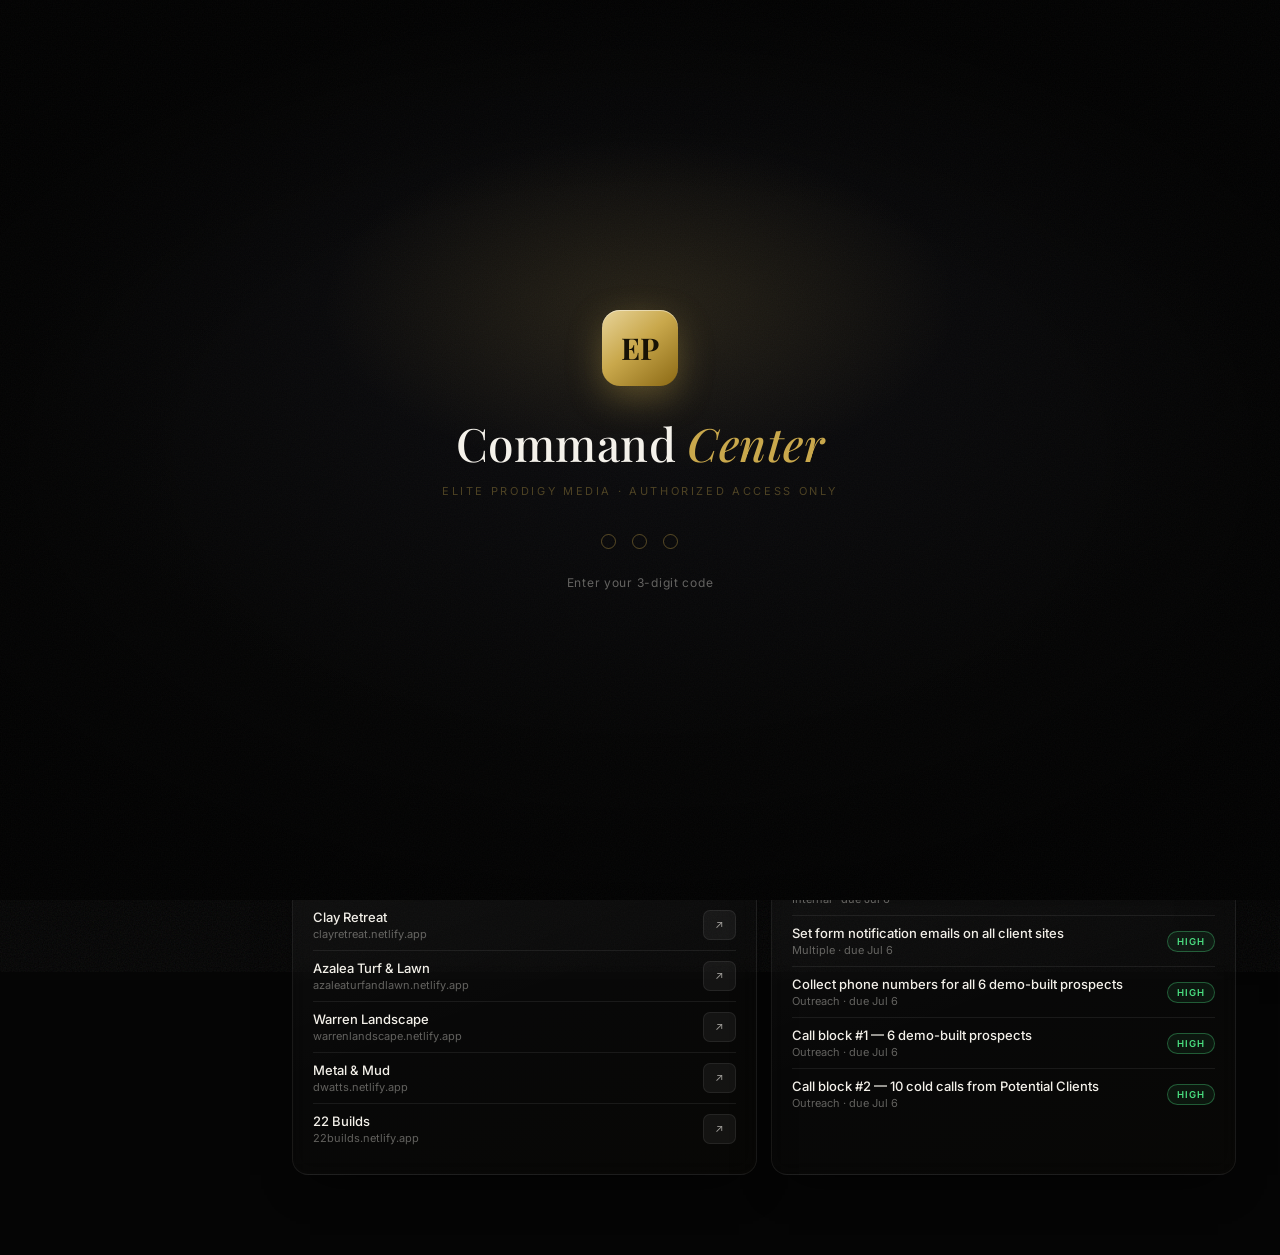
==== commit a7e24cf9: "Nav cleanup + Today's Meetings card (reads Notion Meetings DB) Cleanup only — Notion sync/write-thro" ====
--- a/index.html
+++ b/index.html
@@ -46,34 +46,69 @@
     </div>
 
     <nav id="nav">
-      <div class="nav-label">Operate</div>
-      <a href="#" class="nav-link active" data-section="mission" data-always><span class="nav-ico">◈</span> Mission Control</a>
-      <a href="#" class="nav-link" data-section="agent" data-always><span class="nav-ico">✦</span> Sales Agent</a>
-      <a href="#" class="nav-link" data-section="callmode" data-always><span class="nav-ico">☎</span> Call Mode</a>
-      <a href="#" class="nav-link" data-section="intelligence" data-always><span class="nav-ico">◍</span> Intelligence Center</a>
-      <a href="#" class="nav-link" data-section="discovery" data-always><span class="nav-ico">⌕</span> Prospect Discovery</a>
-      <a href="#" class="nav-link" data-section="prospects" data-always><span class="nav-ico">◎</span> Potential Clients</a>
-      <a href="#" class="nav-link" data-section="pipeline" data-always><span class="nav-ico">⇶</span> Pipeline</a>
-      <a href="#" class="nav-link" data-section="tasks" data-always><span class="nav-ico">✓</span> Tasks</a>
-
-      <div class="nav-label">Clients &amp; Sites</div>
-      <a href="#" class="nav-link" data-section="clients"><span class="nav-ico">◉</span> Active Clients</a>
-      <a href="#" class="nav-link" data-section="deploys"><span class="nav-ico">▲</span> Sites &amp; Repos</a>
-
-      <div class="nav-label">Intelligence</div>
-      <a href="#" class="nav-link" data-section="revenue"><span class="nav-ico">$</span> Revenue &amp; Pricing</a>
-      <a href="#" class="nav-link" data-section="aiteam"><span class="nav-ico">✦</span> AI Team</a>
-      <a href="#" class="nav-link" data-section="growth"><span class="nav-ico">⬡</span> Growth Stack</a>
-      <a href="#" class="nav-link" data-section="integrations"><span class="nav-ico">⇄</span> Integrations Map</a>
-      <a href="#" class="nav-link" data-section="datastatus"><span class="nav-ico">◐</span> Integration Status</a>
-      <a href="#" class="nav-link" data-section="workforce"><span class="nav-ico">♟</span> Agent Workforce</a>
-      <a href="#" class="nav-link" data-section="automations"><span class="nav-ico">⚡</span> Automations</a>
-      <a href="#" class="nav-link" data-section="knowledge"><span class="nav-ico">▤</span> Knowledge</a>
-
-      <div class="nav-label">Personal</div>
-      <a href="#" class="nav-link" data-section="personal"><span class="nav-ico">☖</span> Personal Command</a>
-      <a href="#" class="nav-link" data-section="investor"><span class="nav-ico">↗</span> Investor Dashboard</a>
-      <a href="#" class="nav-link" data-section="banking"><span class="nav-ico">▦</span> Banking / Funding</a>
+      <a href="#" class="nav-link active nav-home" data-section="mission" data-always><span class="nav-ico">◈</span> Home</a>
+
+      <div class="nav-group open">
+        <button class="nav-group-h" onclick="toggleNavGroup(this)" type="button">Sales <span class="ng-caret">▾</span></button>
+        <div class="nav-group-items">
+          <a href="#" class="nav-link" data-section="agent"><span class="nav-ico">✦</span> Sales Agent</a>
+          <a href="#" class="nav-link" data-section="callmode"><span class="nav-ico">☎</span> Call Mode</a>
+          <a href="#" class="nav-link" data-section="discovery"><span class="nav-ico">⌕</span> Prospect Discovery</a>
+          <a href="#" class="nav-link" data-section="intelligence"><span class="nav-ico">◍</span> Intelligence Center</a>
+          <a href="#" class="nav-link" data-section="prospects"><span class="nav-ico">◎</span> Potential Clients</a>
+          <a href="#" class="nav-link" data-section="pipeline"><span class="nav-ico">⇶</span> Pipeline</a>
+          <a href="#" class="nav-link" data-section="revenue"><span class="nav-ico">$</span> Revenue &amp; Pricing</a>
+        </div>
+      </div>
+
+      <div class="nav-group">
+        <button class="nav-group-h" onclick="toggleNavGroup(this)" type="button">Operations <span class="ng-caret">▾</span></button>
+        <div class="nav-group-items">
+          <a href="#" class="nav-link" data-section="tasks"><span class="nav-ico">✓</span> Tasks</a>
+          <a href="#" class="nav-link" data-section="automations"><span class="nav-ico">⚡</span> Automations</a>
+          <a href="#" class="nav-link" data-section="growth"><span class="nav-ico">⬡</span> Growth Stack</a>
+        </div>
+      </div>
+
+      <div class="nav-group">
+        <button class="nav-group-h" onclick="toggleNavGroup(this)" type="button">Sites &amp; Repos <span class="ng-caret">▾</span></button>
+        <div class="nav-group-items">
+          <a href="#" class="nav-link" data-section="clients"><span class="nav-ico">◉</span> Active Clients</a>
+          <a href="#" class="nav-link" data-section="deploys"><span class="nav-ico">▲</span> Sites &amp; Repos</a>
+        </div>
+      </div>
+
+      <div class="nav-group">
+        <button class="nav-group-h" onclick="toggleNavGroup(this)" type="button">AI Team <span class="ng-caret">▾</span></button>
+        <div class="nav-group-items">
+          <a href="#" class="nav-link" data-section="aiteam"><span class="nav-ico">✦</span> AI Team</a>
+          <a href="#" class="nav-link" data-section="workforce"><span class="nav-ico">♟</span> Agent Workforce</a>
+        </div>
+      </div>
+
+      <div class="nav-group">
+        <button class="nav-group-h" onclick="toggleNavGroup(this)" type="button">Integrations <span class="ng-caret">▾</span></button>
+        <div class="nav-group-items">
+          <a href="#" class="nav-link" data-section="integrations"><span class="nav-ico">⇄</span> Integrations Map</a>
+          <a href="#" class="nav-link" data-section="datastatus"><span class="nav-ico">◐</span> Integration Status</a>
+        </div>
+      </div>
+
+      <div class="nav-group">
+        <button class="nav-group-h" onclick="toggleNavGroup(this)" type="button">Knowledge <span class="ng-caret">▾</span></button>
+        <div class="nav-group-items">
+          <a href="#" class="nav-link" data-section="knowledge"><span class="nav-ico">▤</span> Knowledge</a>
+        </div>
+      </div>
+
+      <div class="nav-group">
+        <button class="nav-group-h" onclick="toggleNavGroup(this)" type="button">Personal <span class="ng-caret">▾</span></button>
+        <div class="nav-group-items">
+          <a href="#" class="nav-link" data-section="personal"><span class="nav-ico">☖</span> Personal Command</a>
+          <a href="#" class="nav-link" data-section="investor"><span class="nav-ico">↗</span> Investor Dashboard</a>
+          <a href="#" class="nav-link" data-section="banking"><span class="nav-ico">▦</span> Banking / Funding</a>
+        </div>
+      </div>
     </nav>
 
     <div class="sidebar-foot">
--- a/css/dashboard.css
+++ b/css/dashboard.css
@@ -551,3 +551,43 @@
 .ep-field input:focus, .ep-field select:focus, .ep-field textarea:focus { outline: none; border-color: var(--gold-dim); }
 .ep-modal-acts { display: flex; gap: 9px; margin-top: 4px; }
 @media (max-width: 560px) { .ep-form-grid { grid-template-columns: 1fr; } }
+
+/* ═══════════════════════════════════════════════════════════════
+   NAV CLEANUP — collapsible groups + focused Home cards
+═══════════════════════════════════════════════════════════════ */
+.nav-home { margin-bottom: 6px; }
+.nav-group { margin-top: 2px; }
+.nav-group-h {
+  width: 100%; display: flex; align-items: center; justify-content: space-between;
+  background: none; border: none; cursor: pointer;
+  font-family: var(--sans); font-size: 10.5px; letter-spacing: 0.12em; text-transform: uppercase;
+  color: var(--text-3); padding: 10px 12px 6px; margin-top: 4px;
+}
+.nav-group-h:hover { color: var(--gold-light); }
+.ng-caret { transition: transform 0.25s var(--ease); font-size: 9px; opacity: 0.7; }
+.nav-group.open .ng-caret { transform: rotate(180deg); }
+.nav-group-items { display: none; }
+.nav-group.open .nav-group-items { display: block; }
+
+/* Home focus grid */
+.mc-grid { display: grid; grid-template-columns: 1fr 1fr; gap: 14px; }
+.home-card { display: flex; flex-direction: column; }
+.home-wide { grid-column: 1 / -1; }
+.home-accent { border-color: var(--gold-dim); background: linear-gradient(135deg, rgba(201,168,76,0.08), rgba(201,168,76,0.015)); }
+.home-open { background: none; border: 1px solid var(--hairline); cursor: pointer; color: var(--text-2); border-radius: 999px; padding: 3px 10px; font-size: 10px; }
+.home-open:hover { color: var(--gold-light); border-color: var(--gold-dim); }
+.home-row {
+  display: flex; align-items: center; justify-content: space-between; gap: 10px;
+  padding: 9px 0; border-bottom: 1px solid var(--hairline); cursor: pointer;
+}
+.home-row:last-child { border-bottom: none; }
+.home-row-t { font-size: 13px; color: var(--text); font-weight: 500; }
+.home-row-s { font-size: 11px; color: var(--text-3); margin-top: 2px; }
+.home-row-e { display: flex; align-items: center; gap: 7px; flex-shrink: 0; }
+.home-meeting { padding: 10px 0; border-bottom: 1px solid var(--hairline); }
+.home-meeting:last-child { border-bottom: none; }
+.hm-when { font-size: 10.5px; letter-spacing: 0.06em; text-transform: uppercase; color: var(--gold-light); margin-bottom: 3px; }
+.hm-title { font-size: 14px; color: var(--text); font-weight: 500; }
+.hm-notes { font-size: 12px; color: var(--text-2); margin-top: 4px; line-height: 1.5; }
+.hm-next { font-size: 11.5px; color: var(--gold); margin-top: 5px; }
+@media (max-width: 720px) { .mc-grid { grid-template-columns: 1fr; } }
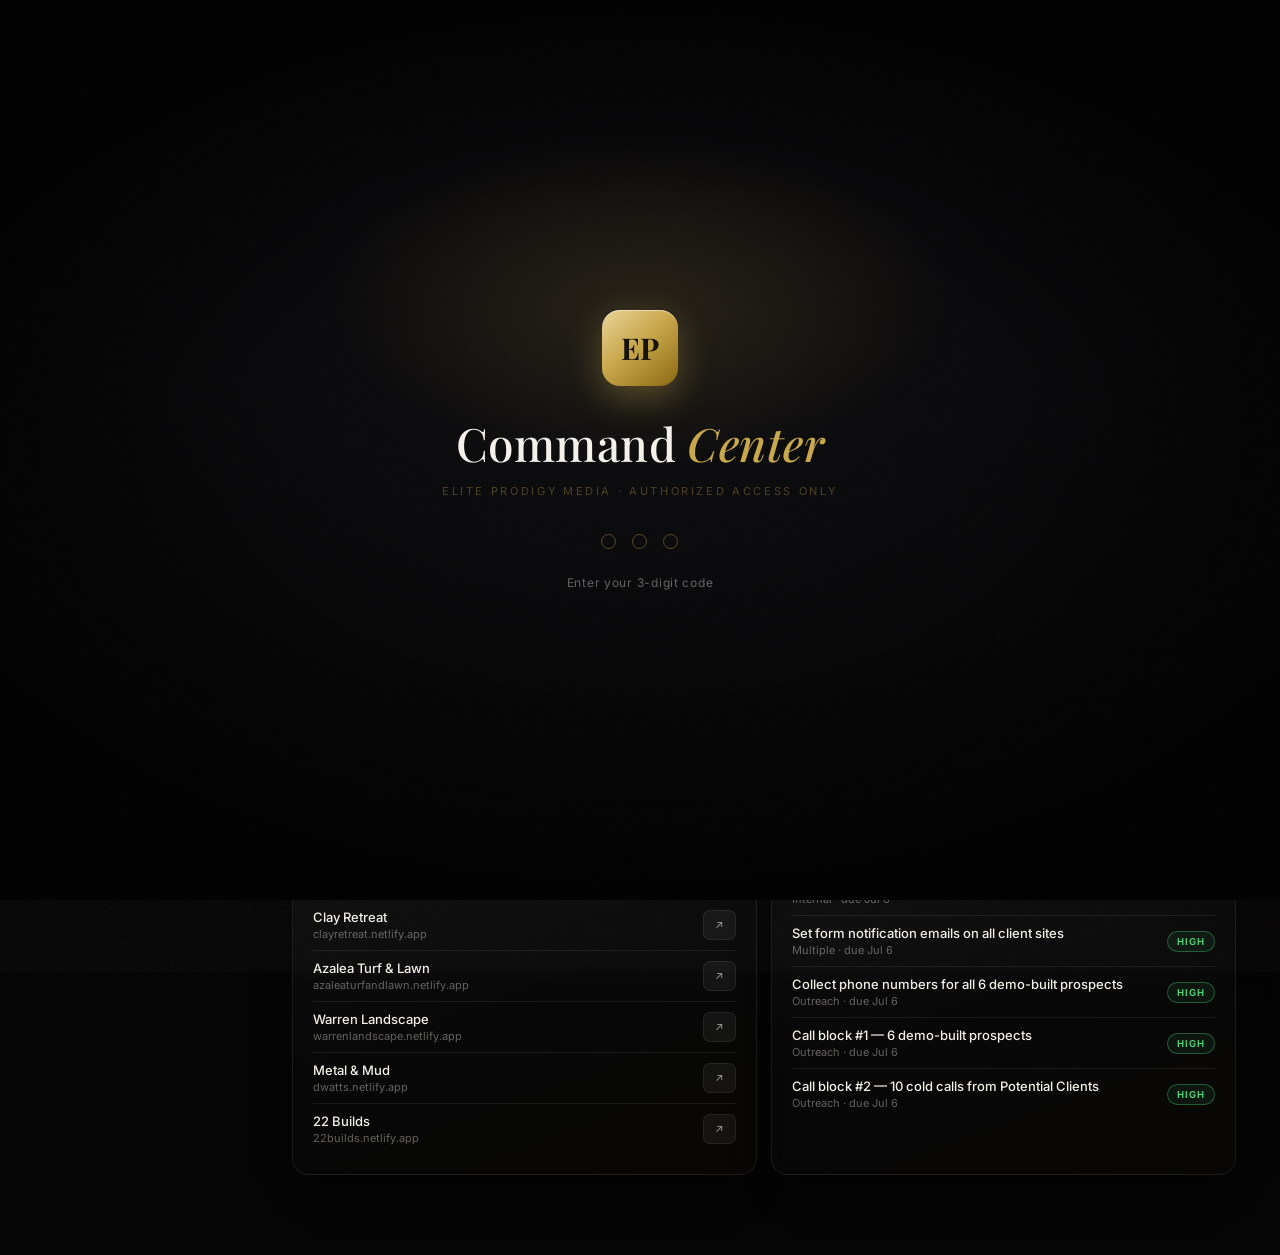
==== commit a8605e5c: "Tasks: assign to an agent + one-click handoff Each task can be assigned an agent (Claude Code, ChatG" ====
--- a/index.html
+++ b/index.html
@@ -289,6 +289,7 @@
             <input id="nt-client" type="text" placeholder="Client (optional)">
             <select id="nt-priority"><option value="high">High</option><option value="medium" selected>Medium</option><option value="low">Low</option></select>
             <input id="nt-due" type="text" placeholder="Due (e.g. Jul 7)">
+            <select id="nt-agent"><option value="">Assign agent (optional)…</option><option>Claude Code</option><option>ChatGPT</option><option>Claude</option><option>Manus</option><option>Apollo</option><option>Firecrawl</option></select>
           </div>
           <div style="display:flex;gap:8px;">
             <button class="btn btn-gold btn-sm" onclick="addTaskFromForm()">Add Task</button>
--- a/css/dashboard.css
+++ b/css/dashboard.css
@@ -38,14 +38,14 @@
 
 /* ─── AMBIENT: layered glow + film grain ─── */
 .ambient {
-  position: fixed; inset: 0; z-index: 0; pointer-events: none;
+  position: fixed; inset: 0; z-index: -2; pointer-events: none;
   background:
     radial-gradient(ellipse 55% 40% at 82% -5%, rgba(201, 168, 76, 0.10) 0%, transparent 60%),
     radial-gradient(ellipse 45% 35% at 8% 108%, rgba(201, 168, 76, 0.06) 0%, transparent 60%),
     radial-gradient(ellipse 90% 70% at 50% 50%, transparent 55%, rgba(0, 0, 0, 0.5) 100%);
 }
 .grain {
-  position: fixed; inset: -8%; z-index: 1; pointer-events: none;
+  position: fixed; inset: -8%; z-index: -1; pointer-events: none;
   opacity: 0.035;
   background-image: url("data:image/svg+xml,%3Csvg viewBox='0 0 240 240' xmlns='http://www.w3.org/2000/svg'%3E%3Cfilter id='n'%3E%3CfeTurbulence type='fractalNoise' baseFrequency='0.72' numOctaves='3' stitchTiles='stitch'/%3E%3C/filter%3E%3Crect width='100%25' height='100%25' filter='url(%23n)'/%3E%3C/svg%3E");
   background-size: 220px 220px;
@@ -58,7 +58,7 @@
 @media (prefers-reduced-motion: reduce) { .grain { animation: none; } }
 
 /* ═══ LAYOUT ═══ */
-.shell { display: flex; min-height: 100vh; position: relative; z-index: 2; }
+.shell { display: flex; min-height: 100vh; position: relative; }
 
 .sidebar {
   width: 248px; flex-shrink: 0;
@@ -68,6 +68,7 @@
   padding: 26px 16px;
   display: flex; flex-direction: column;
   position: sticky; top: 0; height: 100vh; overflow-y: auto;
+  z-index: 62; /* stay above the slide-panel backdrop so nav is always clickable */
   scrollbar-width: thin; scrollbar-color: rgba(201,168,76,0.2) transparent;
 }
 
@@ -112,7 +113,7 @@
 .top-meta .clock { color: var(--gold-dim); }
 .top-actions { display: flex; gap: 8px; flex-wrap: wrap; }
 
-.hamburger { display: none; background: var(--panel-strong); border: 1px solid var(--hairline); border-radius: 9px; width: 40px; height: 40px; cursor: pointer; flex-direction: column; align-items: center; justify-content: center; gap: 4px; }
+.hamburger { display: none; position: relative; z-index: 62; background: var(--panel-strong); border: 1px solid var(--hairline); border-radius: 9px; width: 40px; height: 40px; cursor: pointer; flex-direction: column; align-items: center; justify-content: center; gap: 4px; }
 .hamburger span { display: block; width: 16px; height: 1.5px; background: var(--text); }
 
 /* ═══ GLASS CARDS — the 3D language ═══ */
@@ -334,7 +335,7 @@
 .overlay.open { opacity: 1; pointer-events: auto; }
 
 @media (max-width: 900px) {
-  .sidebar { position: fixed; left: 0; top: 0; z-index: 50; transform: translateX(-104%); transition: transform 0.38s var(--ease); box-shadow: 30px 0 60px rgba(0,0,0,0.55); }
+  .sidebar { position: fixed; left: 0; top: 0; z-index: 70; transform: translateX(-104%); transition: transform 0.38s var(--ease); box-shadow: 30px 0 60px rgba(0,0,0,0.55); }
   .sidebar.open { transform: none; }
   .hamburger { display: flex; }
   .main { padding: 18px 14px 70px; }
@@ -591,3 +592,7 @@
 .hm-notes { font-size: 12px; color: var(--text-2); margin-top: 4px; line-height: 1.5; }
 .hm-next { font-size: 11.5px; color: var(--gold); margin-top: 5px; }
 @media (max-width: 720px) { .mc-grid { grid-template-columns: 1fr; } }
+
+/* Task agent selector (inline in the task card action row) */
+.task-agent { background: var(--panel-strong); border: 1px solid var(--hairline); color: var(--text-2); border-radius: 7px; padding: 3px 6px; font-size: 11px; max-width: 130px; }
+.task-agent:focus { outline: none; border-color: var(--gold-dim); }
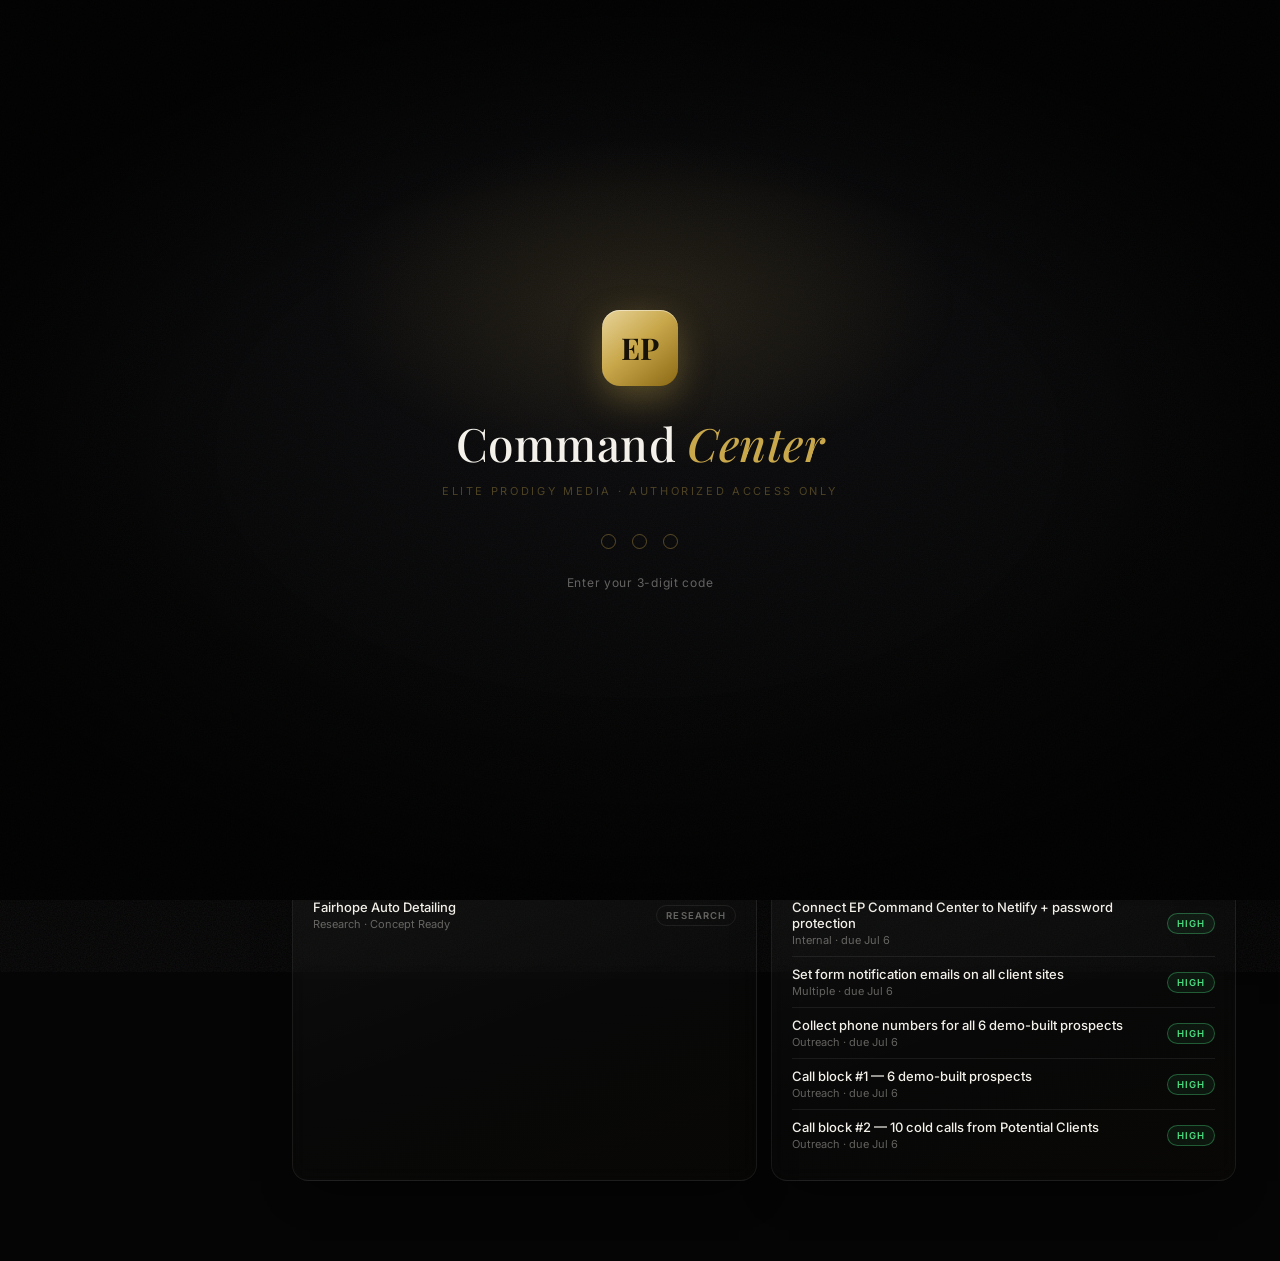
==== commit c1674011: "EP Media Production Pipeline v1 — Build Queue, Purchase Funnel, simpler nav No rebuild, no Three.js/" ====
--- a/index.html
+++ b/index.html
@@ -46,64 +46,31 @@
     </div>
 
     <nav id="nav">
-      <a href="#" class="nav-link active nav-home" data-section="mission" data-always><span class="nav-ico">◈</span> Home</a>
-
-      <div class="nav-group open">
-        <button class="nav-group-h" onclick="toggleNavGroup(this)" type="button">Sales <span class="ng-caret">▾</span></button>
+      <a href="#" class="nav-link active nav-home" data-section="mission" data-always><span class="nav-ico">◈</span> Today</a>
+      <a href="#" class="nav-link" data-section="prospects"><span class="nav-ico">◎</span> Prospects</a>
+      <a href="#" class="nav-link" data-section="buildqueue"><span class="nav-ico">🏗</span> Build Queue</a>
+      <a href="#" class="nav-link" data-section="meetings"><span class="nav-ico">🗓</span> Meetings</a>
+      <a href="#" class="nav-link" data-section="tasks"><span class="nav-ico">✓</span> Tasks</a>
+      <a href="#" class="nav-link" data-section="deploys"><span class="nav-ico">▲</span> Sites</a>
+      <a href="#" class="nav-link" data-section="aiteam"><span class="nav-ico">✦</span> Agents</a>
+      <a href="#" class="nav-link" data-section="settings"><span class="nav-ico">⚙</span> Settings</a>
+
+      <div class="nav-group">
+        <button class="nav-group-h" onclick="toggleNavGroup(this)" type="button">More <span class="ng-caret">▾</span></button>
         <div class="nav-group-items">
           <a href="#" class="nav-link" data-section="agent"><span class="nav-ico">✦</span> Sales Agent</a>
-          <a href="#" class="nav-link" data-section="callmode"><span class="nav-ico">☎</span> Call Mode</a>
           <a href="#" class="nav-link" data-section="discovery"><span class="nav-ico">⌕</span> Prospect Discovery</a>
           <a href="#" class="nav-link" data-section="intelligence"><span class="nav-ico">◍</span> Intelligence Center</a>
-          <a href="#" class="nav-link" data-section="prospects"><span class="nav-ico">◎</span> Potential Clients</a>
+          <a href="#" class="nav-link" data-section="callmode"><span class="nav-ico">☎</span> Call Mode</a>
           <a href="#" class="nav-link" data-section="pipeline"><span class="nav-ico">⇶</span> Pipeline</a>
           <a href="#" class="nav-link" data-section="revenue"><span class="nav-ico">$</span> Revenue &amp; Pricing</a>
-        </div>
-      </div>
-
-      <div class="nav-group">
-        <button class="nav-group-h" onclick="toggleNavGroup(this)" type="button">Operations <span class="ng-caret">▾</span></button>
-        <div class="nav-group-items">
-          <a href="#" class="nav-link" data-section="tasks"><span class="nav-ico">✓</span> Tasks</a>
+          <a href="#" class="nav-link" data-section="clients"><span class="nav-ico">◉</span> Active Clients</a>
+          <a href="#" class="nav-link" data-section="workforce"><span class="nav-ico">♟</span> Agent Workforce</a>
           <a href="#" class="nav-link" data-section="automations"><span class="nav-ico">⚡</span> Automations</a>
           <a href="#" class="nav-link" data-section="growth"><span class="nav-ico">⬡</span> Growth Stack</a>
-        </div>
-      </div>
-
-      <div class="nav-group">
-        <button class="nav-group-h" onclick="toggleNavGroup(this)" type="button">Sites &amp; Repos <span class="ng-caret">▾</span></button>
-        <div class="nav-group-items">
-          <a href="#" class="nav-link" data-section="clients"><span class="nav-ico">◉</span> Active Clients</a>
-          <a href="#" class="nav-link" data-section="deploys"><span class="nav-ico">▲</span> Sites &amp; Repos</a>
-        </div>
-      </div>
-
-      <div class="nav-group">
-        <button class="nav-group-h" onclick="toggleNavGroup(this)" type="button">AI Team <span class="ng-caret">▾</span></button>
-        <div class="nav-group-items">
-          <a href="#" class="nav-link" data-section="aiteam"><span class="nav-ico">✦</span> AI Team</a>
-          <a href="#" class="nav-link" data-section="workforce"><span class="nav-ico">♟</span> Agent Workforce</a>
-        </div>
-      </div>
-
-      <div class="nav-group">
-        <button class="nav-group-h" onclick="toggleNavGroup(this)" type="button">Integrations <span class="ng-caret">▾</span></button>
-        <div class="nav-group-items">
           <a href="#" class="nav-link" data-section="integrations"><span class="nav-ico">⇄</span> Integrations Map</a>
           <a href="#" class="nav-link" data-section="datastatus"><span class="nav-ico">◐</span> Integration Status</a>
-        </div>
-      </div>
-
-      <div class="nav-group">
-        <button class="nav-group-h" onclick="toggleNavGroup(this)" type="button">Knowledge <span class="ng-caret">▾</span></button>
-        <div class="nav-group-items">
           <a href="#" class="nav-link" data-section="knowledge"><span class="nav-ico">▤</span> Knowledge</a>
-        </div>
-      </div>
-
-      <div class="nav-group">
-        <button class="nav-group-h" onclick="toggleNavGroup(this)" type="button">Personal <span class="ng-caret">▾</span></button>
-        <div class="nav-group-items">
           <a href="#" class="nav-link" data-section="personal"><span class="nav-ico">☖</span> Personal Command</a>
           <a href="#" class="nav-link" data-section="investor"><span class="nav-ico">↗</span> Investor Dashboard</a>
           <a href="#" class="nav-link" data-section="banking"><span class="nav-ico">▦</span> Banking / Funding</a>
@@ -133,6 +100,7 @@
       <div class="top-actions">
         <button class="btn btn-gold btn-sm" title="Quick add a prospect straight to Notion" onclick="openQuickAddProspect()">＋ Prospect</button>
         <button class="btn btn-ghost btn-sm" title="Save meeting notes to Notion" onclick="openMeetingNotes()">🗓 Meeting</button>
+        <button class="btn btn-ghost btn-sm" title="Add a task" onclick="quickAddTask()">✓ Task</button>
         <button class="btn btn-ghost btn-sm" title="Pull the latest from Notion" onclick="syncFromNotion()">⟳ Sync</button>
         <button class="btn btn-ghost btn-sm" id="data-status-pill" title="Data source status — click for details" onclick="goSection('datastatus')"><span class="ds-dot" id="ds-dot"></span> <span id="ds-label">Data</span></button>
         <button class="btn btn-ghost btn-sm" id="btn-focus" title="Dim everything that isn't urgent">◐ Focus</button>
@@ -251,6 +219,42 @@
       </div>
     </section>
 
+    <!-- BUILD QUEUE (Production Pipeline v1) -->
+    <section class="section" id="section-buildqueue">
+      <div class="notice"><b>EP Media build pipeline.</b> Prospects at Website Audit · Concept Ready · Proposal Sent · Won. Set the stage, pick the tool/agent, and hit <b>⚡ Run</b> to hand it off.</div>
+      <div class="card" style="margin-bottom:16px;">
+        <div class="card-head"><div class="card-title">Build Queue <span class="card-tag" id="buildqueue-count"></span></div><div class="card-tag">Research → Launched</div></div>
+        <div id="buildqueue-list"></div>
+      </div>
+      <div class="card">
+        <div class="card-head"><div class="card-title">Purchase Funnel</div><div class="card-tag">Preview · deposit · claim</div></div>
+        <div id="funnel-list"></div>
+        <div id="funnel-plans" class="fn-plans"></div>
+      </div>
+    </section>
+
+    <!-- MEETINGS -->
+    <section class="section" id="section-meetings">
+      <div class="card">
+        <div class="card-head"><div class="card-title">Meetings</div><button class="btn btn-gold btn-sm" onclick="openMeetingNotes()">＋ Meeting</button></div>
+        <div id="meetings-list"></div>
+      </div>
+    </section>
+
+    <!-- SETTINGS -->
+    <section class="section" id="section-settings">
+      <div class="notice"><b>Settings.</b> Notion is the source of truth. Back up your local working data or open the live Integration Status.</div>
+      <div class="card">
+        <div class="card-head"><div class="card-title">Data &amp; Sync</div><div class="card-tag">Notion source of truth</div></div>
+        <div style="display:flex;gap:9px;flex-wrap:wrap;">
+          <button class="btn btn-ghost btn-sm" onclick="syncFromNotion()">⟳ Sync from Notion</button>
+          <button class="btn btn-ghost btn-sm" onclick="goSection('datastatus')">◐ Integration Status</button>
+          <button class="btn btn-ghost btn-sm" onclick="exportData()">⬇ Backup</button>
+          <button class="btn btn-ghost btn-sm" onclick="document.getElementById('import-file').click()">⬆ Restore</button>
+        </div>
+      </div>
+    </section>
+
     <!-- PIPELINE -->
     <section class="section" id="section-pipeline">
       <div class="card">
@@ -423,6 +427,7 @@
 <script src="js/app.js"></script>
 <script src="js/website-intel.js"></script>
 <script src="js/sales-agent.js"></script>
+<script src="js/pipeline.js"></script>
 <script src="services/notion.js"></script>
 <script src="services/firecrawl.js"></script>
 <script src="js/notion-io.js"></script>
--- a/css/dashboard.css
+++ b/css/dashboard.css
@@ -596,3 +596,27 @@
 /* Task agent selector (inline in the task card action row) */
 .task-agent { background: var(--panel-strong); border: 1px solid var(--hairline); color: var(--text-2); border-radius: 7px; padding: 3px 6px; font-size: 11px; max-width: 130px; }
 .task-agent:focus { outline: none; border-color: var(--gold-dim); }
+
+/* ═══════════════════════════════════════════════════════════════
+   PRODUCTION PIPELINE v1 — Build Queue + Purchase Funnel
+═══════════════════════════════════════════════════════════════ */
+.bq-row { display: flex; align-items: center; justify-content: space-between; gap: 12px; padding: 11px 0; border-bottom: 1px solid var(--hairline); flex-wrap: wrap; }
+.bq-row:last-child { border-bottom: none; }
+.bq-main { min-width: 0; flex: 1; }
+.bq-name { font-size: 13.5px; color: var(--text); font-weight: 500; cursor: pointer; }
+.bq-sub { font-size: 11.5px; color: var(--text-3); margin-top: 3px; }
+.bq-controls { display: flex; align-items: center; gap: 7px; flex-wrap: wrap; }
+.bq-controls select { background: var(--panel-strong); border: 1px solid var(--hairline); color: var(--text-2); border-radius: 7px; padding: 4px 7px; font-size: 11px; }
+.bq-controls select:focus { outline: none; border-color: var(--gold-dim); }
+.fn-plans { display: grid; grid-template-columns: repeat(auto-fit, minmax(180px, 1fr)); gap: 10px; margin-top: 16px; padding-top: 14px; border-top: 1px solid var(--hairline); }
+.fn-offer { grid-column: 1 / -1; font-size: 12.5px; color: var(--text-2); }
+.fn-offer b { color: var(--gold-light); }
+.fn-plan { border: 1px solid var(--hairline); border-radius: 12px; padding: 12px 14px; background: var(--panel); }
+.fn-plan-p { font-family: var(--serif); font-size: 20px; color: var(--gold-light); }
+.fn-plan-n { font-size: 12px; color: var(--text); font-weight: 600; margin-top: 2px; }
+.fn-plan-d { font-size: 11px; color: var(--text-3); margin-top: 5px; line-height: 1.5; }
+@media (max-width: 640px) {
+  .bq-row { flex-direction: column; align-items: stretch; }
+  .bq-controls { justify-content: flex-start; }
+  .bq-controls select { flex: 1; min-width: 0; }
+}
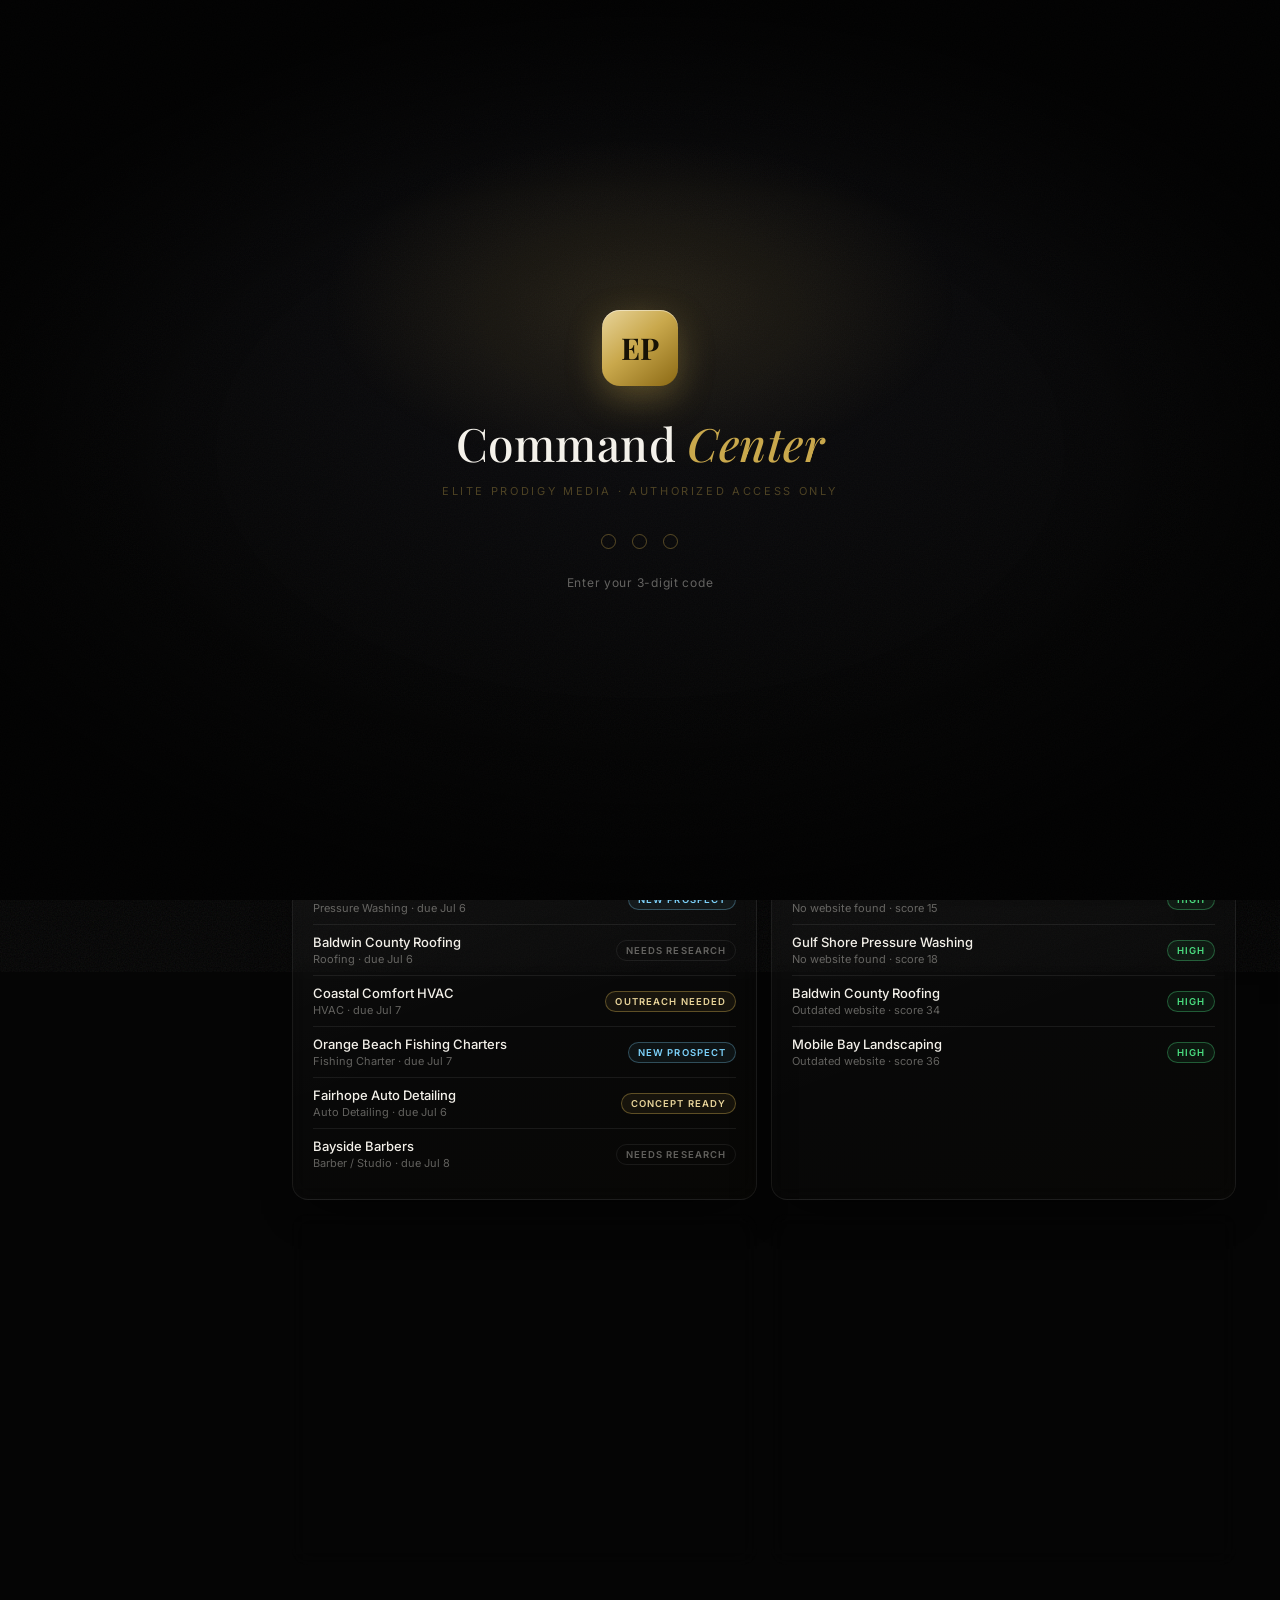
==== commit 2ef598cd: "feat(agent-ops): Stage 1 — Agent Operations, Skills Registry, Knowledge layer Additive Agent Operati" ====
--- a/index.html
+++ b/index.html
@@ -50,9 +50,11 @@
       <a href="#" class="nav-link" data-section="prospects"><span class="nav-ico">◎</span> Prospects</a>
       <a href="#" class="nav-link" data-section="buildqueue"><span class="nav-ico">🏗</span> Build Queue</a>
       <a href="#" class="nav-link" data-section="meetings"><span class="nav-ico">🗓</span> Meetings</a>
+      <a href="#" class="nav-link" data-section="agentops"><span class="nav-ico">✦</span> Agents</a>
+      <a href="#" class="nav-link" data-section="skills"><span class="nav-ico">◆</span> Skills</a>
+      <a href="#" class="nav-link" data-section="knowledge"><span class="nav-ico">▤</span> Knowledge</a>
       <a href="#" class="nav-link" data-section="tasks"><span class="nav-ico">✓</span> Tasks</a>
       <a href="#" class="nav-link" data-section="deploys"><span class="nav-ico">▲</span> Sites</a>
-      <a href="#" class="nav-link" data-section="aiteam"><span class="nav-ico">✦</span> Agents</a>
       <a href="#" class="nav-link" data-section="settings"><span class="nav-ico">⚙</span> Settings</a>
 
       <div class="nav-group">
@@ -65,12 +67,12 @@
           <a href="#" class="nav-link" data-section="pipeline"><span class="nav-ico">⇶</span> Pipeline</a>
           <a href="#" class="nav-link" data-section="revenue"><span class="nav-ico">$</span> Revenue &amp; Pricing</a>
           <a href="#" class="nav-link" data-section="clients"><span class="nav-ico">◉</span> Active Clients</a>
-          <a href="#" class="nav-link" data-section="workforce"><span class="nav-ico">♟</span> Agent Workforce</a>
+          <a href="#" class="nav-link" data-section="aiteam"><span class="nav-ico">✦</span> AI Team (tools)</a>
+          <a href="#" class="nav-link" data-section="workforce"><span class="nav-ico">♟</span> Agent Workforce (table)</a>
           <a href="#" class="nav-link" data-section="automations"><span class="nav-ico">⚡</span> Automations</a>
           <a href="#" class="nav-link" data-section="growth"><span class="nav-ico">⬡</span> Growth Stack</a>
           <a href="#" class="nav-link" data-section="integrations"><span class="nav-ico">⇄</span> Integrations Map</a>
           <a href="#" class="nav-link" data-section="datastatus"><span class="nav-ico">◐</span> Integration Status</a>
-          <a href="#" class="nav-link" data-section="knowledge"><span class="nav-ico">▤</span> Knowledge</a>
           <a href="#" class="nav-link" data-section="personal"><span class="nav-ico">☖</span> Personal Command</a>
           <a href="#" class="nav-link" data-section="investor"><span class="nav-ico">↗</span> Investor Dashboard</a>
           <a href="#" class="nav-link" data-section="banking"><span class="nav-ico">▦</span> Banking / Funding</a>
@@ -112,7 +114,9 @@
 
     <!-- MISSION CONTROL -->
     <section class="section active" id="section-mission">
-      <div class="grid cols-4" id="kpi-row" style="margin-bottom:16px;"></div>
+      <!-- Agent Operations command strip — answers the 6 questions in 5 seconds -->
+      <div id="mc-agentstrip"></div>
+      <div class="grid cols-4" id="kpi-row" style="margin-top:18px;margin-bottom:16px;"></div>
       <div class="mc-grid" id="mc-grid"></div>
     </section>
 
@@ -341,6 +345,16 @@
     </section>
 
     <!-- AI TEAM -->
+    <!-- AGENT OPERATIONS (Stage 1) — enriched, profession-grouped agent cards -->
+    <section class="section" id="section-agentops">
+      <div id="agentops-grid"></div>
+    </section>
+
+    <!-- SKILLS REGISTRY (Stage 1) — reusable capabilities, first-class -->
+    <section class="section" id="section-skills">
+      <div id="skills-grid"></div>
+    </section>
+
     <section class="section" id="section-aiteam">
       <div class="notice"><b>One tap to your agents.</b> Each card opens the tool in a new tab. Phase 2 wires these into live status + automations through secure backend functions.</div>
       <div class="grid cols-3" id="aiteam-grid"></div>
@@ -392,6 +406,9 @@
 
     <!-- KNOWLEDGE -->
     <section class="section" id="section-knowledge">
+      <!-- Knowledge Library (Stage 1) — reusable templates, playbooks, prompts, SOPs -->
+      <div id="knowledge-library"></div>
+      <div class="notice" style="margin-top:20px;">Reference links · every completed win should land here so it compounds.</div>
       <div class="grid cols-3" id="knowledge-grid"></div>
     </section>
 
@@ -425,6 +442,7 @@
 
 <script src="js/gate.js"></script>
 <script src="js/app.js"></script>
+<script src="js/agent-ops.js"></script>
 <script src="js/website-intel.js"></script>
 <script src="js/sales-agent.js"></script>
 <script src="js/pipeline.js"></script>
--- a/css/dashboard.css
+++ b/css/dashboard.css
@@ -620,3 +620,125 @@
   .bq-controls { justify-content: flex-start; }
   .bq-controls select { flex: 1; min-width: 0; }
 }
+
+/* One scroll-through prospect filter + ADA checklist */
+.prospect-filter-select {
+  width: 100%; background: var(--panel-strong); border: 1px solid var(--hairline);
+  color: var(--text); border-radius: 10px; padding: 11px 12px; font-size: 14px; font-family: var(--sans);
+}
+.prospect-filter-select:focus { outline: none; border-color: var(--gold-dim); }
+.ada-checks { display: flex; flex-direction: column; gap: 9px; margin-bottom: 4px; }
+.ada-check { display: flex; align-items: center; gap: 9px; font-size: 13px; color: var(--text-2); cursor: pointer; }
+.ada-check input { width: 17px; height: 17px; accent-color: var(--gold); flex-shrink: 0; }
+
+/* ══════════════════════════════════════════════════════════════════
+   AGENT OPERATIONS LAYER (Stage 1) — additive
+   ══════════════════════════════════════════════════════════════════ */
+
+/* ── Mission Control command strip ── */
+.mc-strip { display: grid; grid-template-columns: repeat(auto-fit, minmax(224px, 1fr)); gap: 12px; }
+.mc-strip .strip-lead { grid-column: span 2; }
+.mc-strip .strip-commands { grid-column: 1 / -1; display: flex; gap: 10px; flex-wrap: wrap; }
+@media (max-width: 900px) { .mc-strip .strip-lead { grid-column: span 1; } }
+.strip-panel { background: var(--panel); border: 1px solid var(--hairline); border-radius: 14px; padding: 14px 15px; min-height: 116px; backdrop-filter: blur(8px); }
+.strip-lead { background: linear-gradient(160deg, rgba(201,168,76,0.06), var(--panel)); border-color: var(--gold-dim); }
+.strip-head { display: flex; align-items: center; justify-content: space-between; margin-bottom: 10px; }
+.strip-q { font-size: 10px; font-weight: 700; letter-spacing: 0.16em; text-transform: uppercase; color: var(--text-3); }
+.strip-count { font-size: 10px; font-weight: 700; letter-spacing: 0.1em; color: var(--green); }
+.strip-count.warn { color: var(--yellow); }
+.strip-agents { display: flex; flex-direction: column; gap: 7px; }
+.strip-agent { display: flex; align-items: center; gap: 9px; background: none; border: none; text-align: left; cursor: pointer; padding: 4px 6px; border-radius: 8px; width: 100%; transition: background 0.2s; }
+.strip-agent:hover { background: var(--panel-strong); }
+.strip-agent-dot { width: 7px; height: 7px; border-radius: 50%; background: var(--green); box-shadow: 0 0 9px rgba(74,222,128,0.7); flex: none; }
+.strip-agent-name { font-size: 12.5px; font-weight: 600; color: var(--text); flex: none; }
+.strip-agent-task { font-size: 11px; color: var(--text-2); overflow: hidden; text-overflow: ellipsis; white-space: nowrap; }
+.strip-line { display: flex; flex-direction: column; gap: 1px; background: none; border: none; text-align: left; width: 100%; cursor: pointer; padding: 5px 6px; border-radius: 8px; }
+button.strip-line:hover { background: var(--panel-strong); }
+.strip-line-b { font-size: 12px; font-weight: 600; color: var(--text); }
+.strip-line-s { font-size: 10.5px; color: var(--text-2); overflow: hidden; text-overflow: ellipsis; white-space: nowrap; }
+.strip-metrics .strip-mrow { display: flex; gap: 8px; margin-bottom: 8px; }
+.strip-metric { flex: 1; background: var(--panel-strong); border: 1px solid var(--hairline); border-radius: 10px; padding: 7px; cursor: pointer; text-align: center; }
+.strip-metric:hover { border-color: var(--gold-dim); }
+.strip-metric b { display: block; font-family: var(--serif); font-size: 20px; color: var(--gold); line-height: 1; }
+.strip-metric span { font-size: 9px; letter-spacing: 0.1em; text-transform: uppercase; color: var(--text-3); }
+.strip-pipe { display: flex; flex-wrap: wrap; gap: 6px; }
+.strip-pipe span { font-size: 10px; color: var(--text-2); background: var(--panel-strong); border: 1px solid var(--hairline); border-radius: 6px; padding: 3px 7px; }
+.strip-commands button { background: linear-gradient(135deg, var(--gold), var(--gold-light)); color: #0a0a0c; border: none; border-radius: 10px; padding: 11px 18px; font-weight: 700; font-size: 12px; letter-spacing: 0.04em; cursor: pointer; transition: transform 0.2s; }
+.strip-commands button:hover { transform: translateY(-2px); }
+.strip-commands button:nth-child(n+2) { background: var(--panel-strong); color: var(--gold-light); border: 1px solid var(--gold-dim); }
+@media (max-width: 1100px) { .mc-strip { grid-template-columns: 1fr 1fr; } }
+@media (max-width: 640px) { .mc-strip { grid-template-columns: 1fr; } }
+
+/* ── Grouped cards (Agents + Skills) ── */
+.ao-group { margin-top: 22px; }
+.ao-group-h { display: flex; align-items: center; gap: 11px; font-family: var(--serif); font-size: 15px; color: var(--text); margin-bottom: 13px; }
+.ao-group-ico { font-size: 15px; }
+.ao-group-rule { flex: 1; height: 1px; background: linear-gradient(90deg, var(--gold-dim), transparent); }
+.ao-cards { display: grid; grid-template-columns: repeat(auto-fill, minmax(280px, 1fr)); gap: 13px; }
+.ao-card { text-align: left; background: linear-gradient(160deg, var(--panel-strong), var(--panel)); border: 1px solid var(--hairline); border-radius: 14px; padding: 16px; cursor: pointer; transition: transform 0.2s var(--ease), border-color 0.2s; display: flex; flex-direction: column; gap: 10px; }
+.ao-card:hover { transform: translateY(-3px); border-color: var(--gold-dim); }
+.ao-card-top { display: flex; align-items: center; gap: 11px; }
+.ao-avatar { width: 38px; height: 38px; border-radius: 10px; background: linear-gradient(135deg, var(--gold), var(--gold-light)); color: #0a0a0c; font-family: var(--serif); font-weight: 900; font-size: 18px; display: flex; align-items: center; justify-content: center; flex: none; }
+.ao-avatar.lg { width: 52px; height: 52px; font-size: 24px; border-radius: 13px; }
+.ao-id { flex: 1; min-width: 0; }
+.ao-name { font-family: var(--serif); font-size: 16px; color: var(--text); }
+.ao-role { font-size: 11px; color: var(--text-2); }
+.ao-now { font-size: 12px; color: var(--text-2); line-height: 1.45; }
+.ao-now .ao-k, .ao-skills .ao-k { display: block; font-size: 9px; letter-spacing: 0.14em; text-transform: uppercase; color: var(--text-3); margin-bottom: 3px; }
+.ao-skills { display: flex; flex-wrap: wrap; gap: 5px; }
+.ao-flag { font-size: 11px; color: var(--yellow); border-top: 1px solid var(--hairline); padding-top: 9px; }
+.chip { display: inline-block; font-size: 10.5px; color: var(--text-2); border: 1px solid var(--hairline); border-radius: 999px; padding: 3px 9px; background: var(--panel); }
+.chip.tool { color: var(--blue); border-color: rgba(125,211,252,0.25); }
+.chip-btn { cursor: pointer; }
+.chip-btn:hover { color: var(--gold-light); border-color: var(--gold-dim); }
+
+/* ── Skill cards ── */
+.sk-cards { display: grid; grid-template-columns: repeat(auto-fill, minmax(320px, 1fr)); gap: 13px; }
+.sk-card { background: linear-gradient(160deg, var(--panel-strong), var(--panel)); border: 1px solid var(--hairline); border-radius: 14px; padding: 16px; display: flex; flex-direction: column; gap: 10px; transition: box-shadow 0.4s; }
+.sk-card.sk-flash { box-shadow: 0 0 0 2px var(--gold-dim); }
+.sk-top { display: flex; align-items: center; justify-content: space-between; gap: 10px; }
+.sk-name { font-family: var(--serif); font-size: 15px; color: var(--text); }
+.sk-purpose { font-size: 12px; color: var(--text-2); line-height: 1.5; }
+.sk-meta { display: flex; flex-direction: column; gap: 7px; border-top: 1px solid var(--hairline); padding-top: 10px; }
+.sk-meta > div { display: flex; flex-wrap: wrap; gap: 5px; align-items: center; }
+.sk-k { font-size: 9px; letter-spacing: 0.13em; text-transform: uppercase; color: var(--text-3); margin-right: 4px; }
+.sk-foot { display: flex; flex-wrap: wrap; gap: 12px; border-top: 1px solid var(--hairline); padding-top: 9px; }
+.mut { color: var(--text-3); }
+
+/* ── Knowledge library ── */
+.kl-grid { display: grid; grid-template-columns: repeat(auto-fit, minmax(240px, 1fr)); gap: 14px; }
+.kl-col { background: var(--panel); border: 1px solid var(--hairline); border-radius: 14px; padding: 15px; }
+.kl-h { font-family: var(--serif); font-size: 14px; color: var(--gold-light); margin-bottom: 12px; }
+.kl-item { padding: 9px 0; border-top: 1px solid var(--hairline); }
+.kl-item:first-of-type { border-top: none; }
+.kl-row { display: flex; align-items: center; justify-content: space-between; gap: 8px; }
+.kl-name { font-size: 12.5px; font-weight: 600; color: var(--text); }
+.kl-note { font-size: 10.5px; color: var(--text-2); margin-top: 3px; line-height: 1.4; }
+
+/* ── Detail drawer ── */
+#ao-drawer { position: fixed; inset: 0; z-index: 6000; visibility: hidden; }
+#ao-drawer.open { visibility: visible; }
+.drawer-back { position: absolute; inset: 0; background: rgba(5,5,5,0.6); opacity: 0; transition: opacity 0.3s; backdrop-filter: blur(3px); }
+#ao-drawer.open .drawer-back { opacity: 1; }
+.drawer-panel { position: absolute; top: 0; right: 0; bottom: 0; width: min(92vw, 480px); background: linear-gradient(180deg, var(--pitch), var(--black)); border-left: 1px solid var(--gold-dim); transform: translateX(100%); transition: transform 0.34s var(--ease); overflow-y: auto; padding: 26px 24px 40px; }
+#ao-drawer.open .drawer-panel { transform: translateX(0); }
+.drawer-x { position: absolute; top: 16px; right: 18px; background: none; border: none; color: var(--text-3); font-size: 17px; cursor: pointer; }
+.drawer-x:hover { color: var(--text); }
+.drawer-head { display: flex; align-items: center; gap: 13px; margin-bottom: 18px; }
+.drawer-title { font-family: var(--serif); font-size: 22px; color: var(--text); }
+.drawer-sub { font-size: 11.5px; color: var(--text-2); }
+.drawer-metrics { display: grid; grid-template-columns: repeat(4, 1fr); gap: 8px; margin-bottom: 20px; }
+.dm { background: var(--panel-strong); border: 1px solid var(--hairline); border-radius: 10px; padding: 10px 6px; text-align: center; }
+.dm b { display: block; font-family: var(--serif); font-size: 17px; color: var(--gold); line-height: 1.1; }
+.dm span { font-size: 8.5px; letter-spacing: 0.08em; text-transform: uppercase; color: var(--text-3); }
+.dm.dim b { color: var(--text-3); font-size: 12px; }
+.drawer-grid { display: grid; grid-template-columns: 1fr 1fr; gap: 14px; margin-bottom: 16px; }
+.drawer-grid h4, .drawer-h { font-size: 9.5px; letter-spacing: 0.14em; text-transform: uppercase; color: var(--text-3); margin: 0 0 5px; }
+.drawer-grid p { font-size: 12.5px; color: var(--text); line-height: 1.5; }
+.drawer-h { margin: 18px 0 9px; }
+.drawer-flag { background: rgba(250,204,21,0.07); border: 1px solid rgba(250,204,21,0.28); border-radius: 10px; padding: 10px 13px; font-size: 12px; color: var(--yellow); display: flex; align-items: center; justify-content: space-between; gap: 10px; margin-bottom: 6px; }
+.mini-btn { background: var(--panel-strong); border: 1px solid var(--gold-dim); color: var(--gold-light); border-radius: 7px; padding: 5px 11px; font-size: 11px; cursor: pointer; }
+.drawer-skills, .drawer-tools { display: flex; flex-wrap: wrap; gap: 6px; }
+.drawer-timeline { list-style: none; padding: 0; margin: 0; display: flex; flex-direction: column; gap: 7px; }
+.drawer-timeline li { font-size: 12px; color: var(--text-2); padding-left: 15px; position: relative; }
+.drawer-timeline li::before { content: '—'; position: absolute; left: 0; color: var(--gold); }
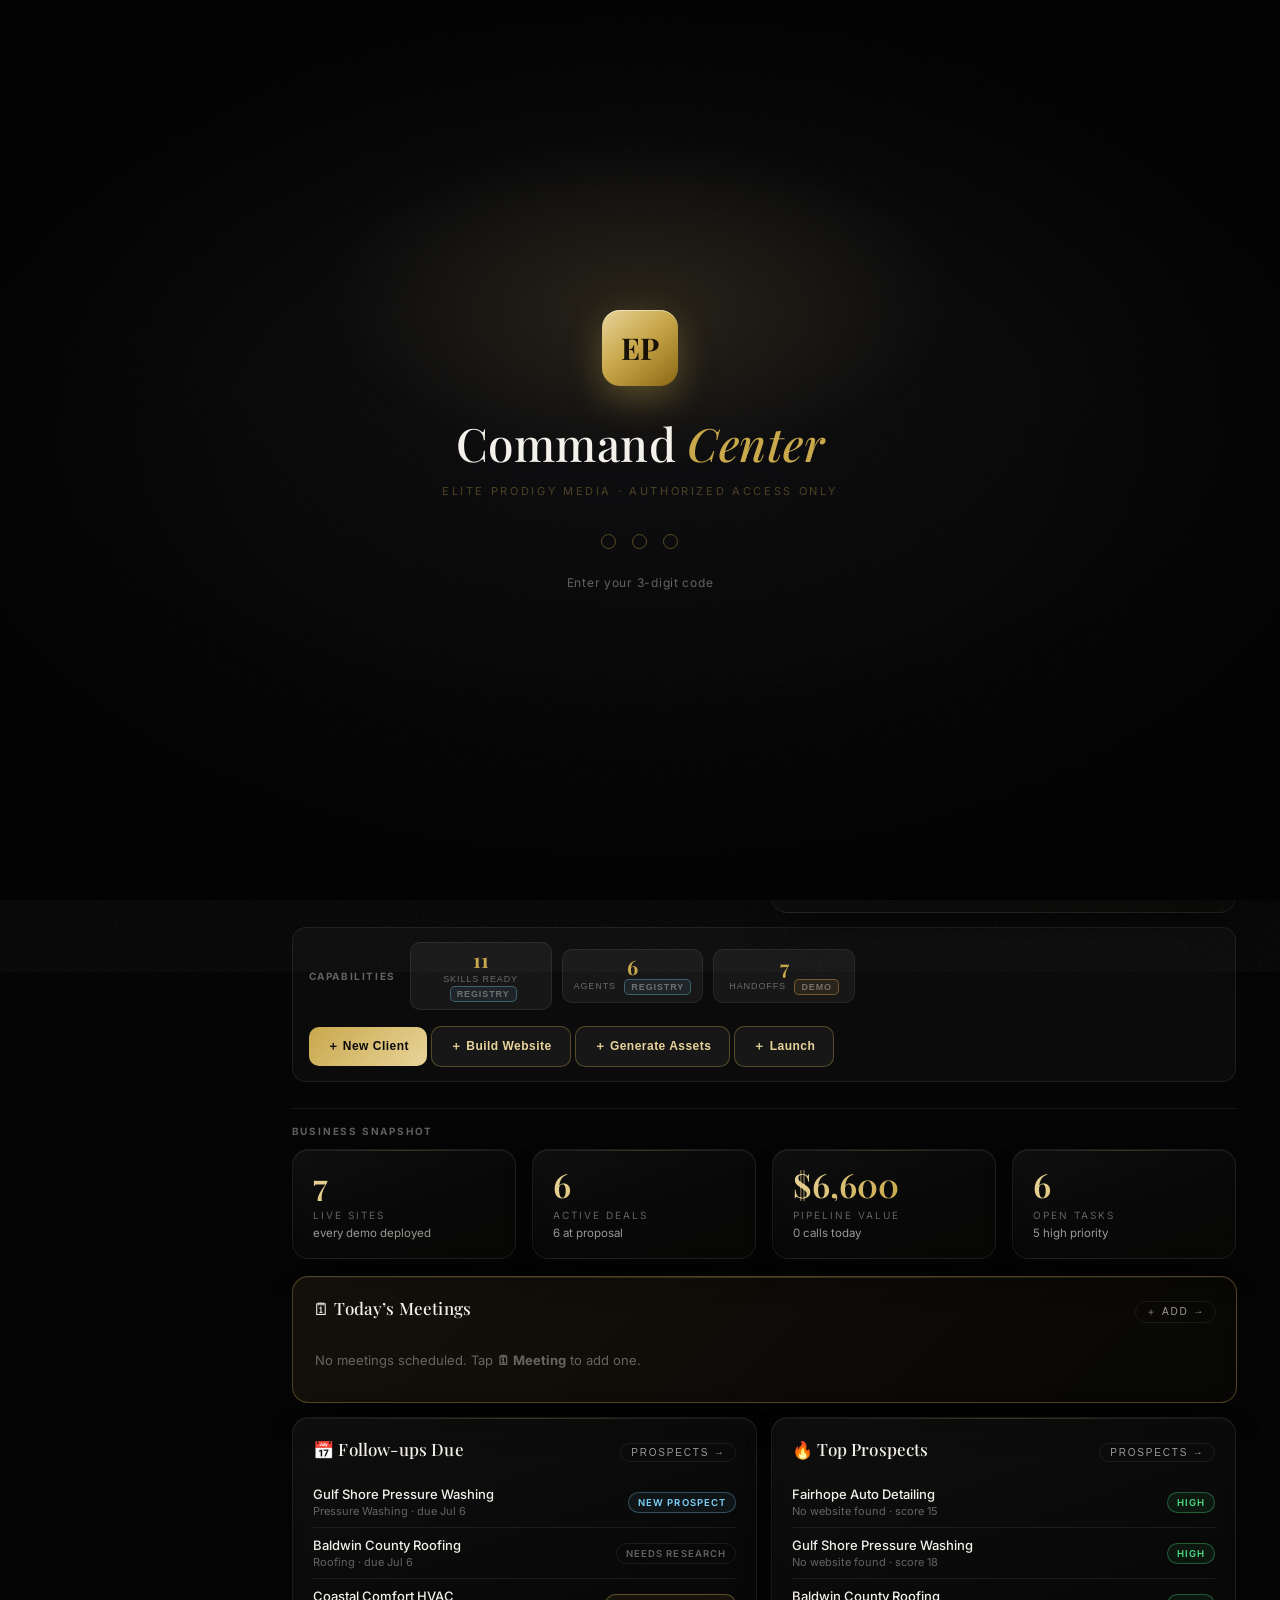
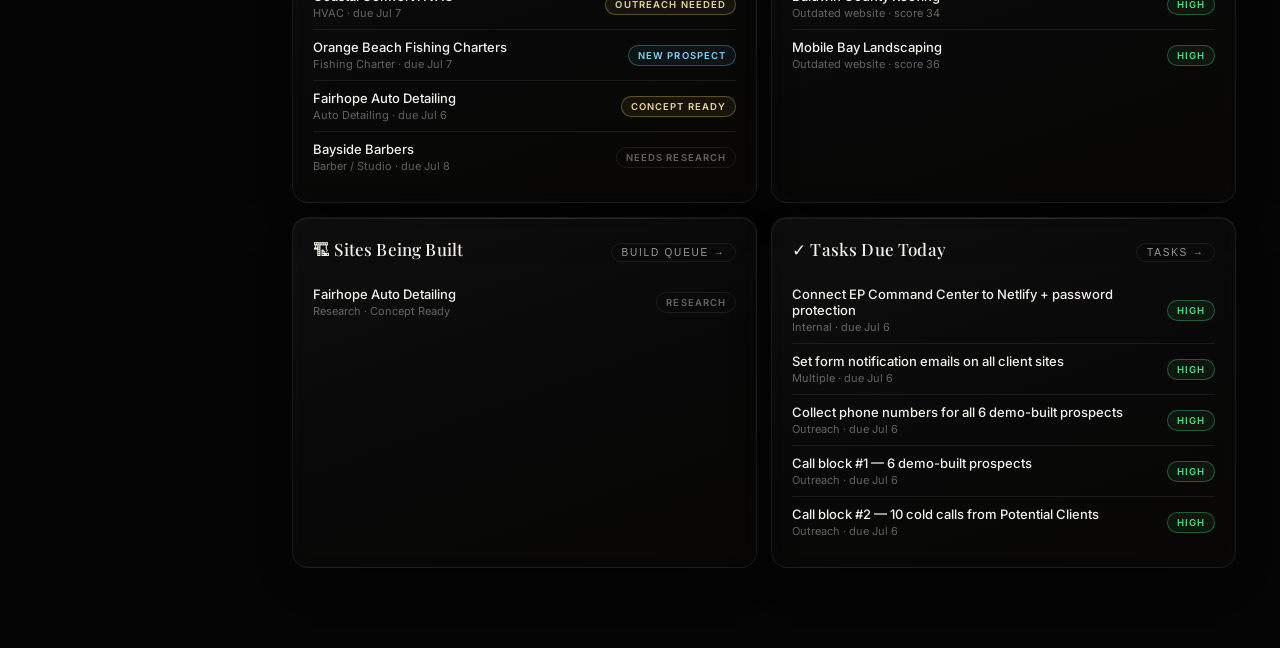
==== commit 3f03aa75: "feat(handoffs): Stage 4 Work Handoffs + Stage 1 refinements Additive chain-of-custody. Nothing exist" ====
--- a/index.html
+++ b/index.html
@@ -51,6 +51,7 @@
       <a href="#" class="nav-link" data-section="buildqueue"><span class="nav-ico">🏗</span> Build Queue</a>
       <a href="#" class="nav-link" data-section="meetings"><span class="nav-ico">🗓</span> Meetings</a>
       <a href="#" class="nav-link" data-section="agentops"><span class="nav-ico">✦</span> Agents</a>
+      <a href="#" class="nav-link" data-section="handoffs"><span class="nav-ico">⇄</span> Handoffs</a>
       <a href="#" class="nav-link" data-section="skills"><span class="nav-ico">◆</span> Skills</a>
       <a href="#" class="nav-link" data-section="knowledge"><span class="nav-ico">▤</span> Knowledge</a>
       <a href="#" class="nav-link" data-section="tasks"><span class="nav-ico">✓</span> Tasks</a>
@@ -114,9 +115,18 @@
 
     <!-- MISSION CONTROL -->
     <section class="section active" id="section-mission">
-      <!-- Agent Operations command strip — answers the 6 questions in 5 seconds -->
+      <!-- Agent Operations first: who's working · approvals · blockers · next -->
       <div id="mc-agentstrip"></div>
-      <div class="grid cols-4" id="kpi-row" style="margin-top:18px;margin-bottom:16px;"></div>
+      <!-- Work flow next: active handoffs + recent agent activity -->
+      <div class="mc-2col" style="margin-top:14px;">
+        <div id="mc-handoffs"></div>
+        <div id="mc-activity"></div>
+      </div>
+      <!-- Capabilities + commands -->
+      <div id="mc-actions" style="margin-top:14px;"></div>
+      <!-- Business metrics kept secondary, below the workforce -->
+      <div class="mc-secondary-h">Business snapshot</div>
+      <div class="grid cols-4" id="kpi-row" style="margin-bottom:16px;"></div>
       <div class="mc-grid" id="mc-grid"></div>
     </section>
 
@@ -355,6 +365,11 @@
       <div id="skills-grid"></div>
     </section>
 
+    <!-- WORK HANDOFFS (Stage 4) — chain of custody -->
+    <section class="section" id="section-handoffs">
+      <div id="handoffs-grid"></div>
+    </section>
+
     <section class="section" id="section-aiteam">
       <div class="notice"><b>One tap to your agents.</b> Each card opens the tool in a new tab. Phase 2 wires these into live status + automations through secure backend functions.</div>
       <div class="grid cols-3" id="aiteam-grid"></div>
@@ -443,6 +458,7 @@
 <script src="js/gate.js"></script>
 <script src="js/app.js"></script>
 <script src="js/agent-ops.js"></script>
+<script src="js/handoffs.js"></script>
 <script src="js/website-intel.js"></script>
 <script src="js/sales-agent.js"></script>
 <script src="js/pipeline.js"></script>
--- a/css/dashboard.css
+++ b/css/dashboard.css
@@ -742,3 +742,126 @@
 .drawer-timeline { list-style: none; padding: 0; margin: 0; display: flex; flex-direction: column; gap: 7px; }
 .drawer-timeline li { font-size: 12px; color: var(--text-2); padding-left: 15px; position: relative; }
 .drawer-timeline li::before { content: '—'; position: absolute; left: 0; color: var(--gold); }
+
+/* ══════════════════════════════════════════════════════════════════
+   STAGE 1 REFINEMENTS + STAGE 4 WORK HANDOFFS — additive
+   ══════════════════════════════════════════════════════════════════ */
+
+/* ── provenance tags ── */
+.srctag { display: inline-block; font-size: 8px; font-weight: 700; letter-spacing: 0.08em; text-transform: uppercase; padding: 2px 6px; border-radius: 5px; border: 1px solid; vertical-align: middle; margin-left: 5px; }
+.src-verified  { color: var(--green);  border-color: rgba(74,222,128,0.4); background: rgba(74,222,128,0.08); }
+.src-registry  { color: var(--blue);   border-color: rgba(125,211,252,0.35); background: rgba(125,211,252,0.07); }
+.src-manual    { color: var(--gold-light); border-color: rgba(201,168,76,0.4); background: rgba(201,168,76,0.08); }
+.src-demo      { color: #f0ad4e; border-color: rgba(240,173,78,0.4); background: rgba(240,173,78,0.08); }
+.src-untracked { color: var(--text-3); border-color: var(--hairline); background: transparent; }
+
+/* ── dual agent status ── */
+.ao-statuses { display: flex; align-items: center; gap: 7px; flex-wrap: wrap; }
+.ao-slabel { font-size: 8.5px; letter-spacing: 0.12em; text-transform: uppercase; color: var(--text-3); }
+.drawer-statuses { display: flex; gap: 22px; margin-bottom: 18px; flex-wrap: wrap; }
+.drawer-statuses > div { display: flex; align-items: center; gap: 8px; }
+.strip-agent .badge { font-size: 8px; padding: 2px 6px; }
+
+/* ── skills filter bar ── */
+.filterbar { display: flex; align-items: center; gap: 6px; flex-wrap: wrap; margin: 4px 0 18px; }
+.fb-label { font-size: 9px; letter-spacing: 0.14em; text-transform: uppercase; color: var(--text-3); margin-right: 2px; }
+.fb-sep { width: 1px; height: 18px; background: var(--hairline); margin: 0 6px; }
+.fchip { font-size: 11px; color: var(--text-2); background: var(--panel); border: 1px solid var(--hairline); border-radius: 999px; padding: 5px 12px; cursor: pointer; transition: 0.2s; }
+.fchip:hover { color: var(--text); border-color: rgba(255,255,255,0.2); }
+.fchip.on { color: #0a0a0c; background: linear-gradient(135deg, var(--gold), var(--gold-light)); border-color: transparent; font-weight: 600; }
+.sk-card { cursor: pointer; }
+.sk-more { color: var(--gold); }
+
+/* ── knowledge actions ── */
+.kl-actions { display: flex; flex-wrap: wrap; gap: 5px; margin-top: 8px; }
+.kl-actions button { font-size: 10px; color: var(--text-2); background: var(--panel-strong); border: 1px solid var(--hairline); border-radius: 6px; padding: 4px 9px; cursor: pointer; transition: 0.2s; }
+.kl-actions button:hover { color: var(--gold-light); border-color: var(--gold-dim); }
+
+/* ── Mission two-column + secondary heading ── */
+.mc-2col { display: grid; grid-template-columns: 1fr 1fr; gap: 14px; }
+@media (max-width: 900px) { .mc-2col { grid-template-columns: 1fr; } }
+.mc-block { padding: 16px 17px; }
+.mc-secondary-h { font-size: 10px; font-weight: 700; letter-spacing: 0.18em; text-transform: uppercase; color: var(--text-3); margin: 26px 0 12px; padding-top: 16px; border-top: 1px solid var(--hairline); }
+.mc-actions { display: flex; align-items: center; justify-content: space-between; gap: 16px; flex-wrap: wrap; background: var(--panel); border: 1px solid var(--hairline); border-radius: 14px; padding: 14px 16px; }
+.mca-caps { display: flex; align-items: center; gap: 10px; flex-wrap: wrap; }
+.mca-caps .strip-q { margin-right: 4px; }
+.mca-caps .strip-metric { min-width: 92px; }
+
+/* ── Active Handoffs rows (mission) ── */
+.ho-rows, .act-rows { display: flex; flex-direction: column; gap: 3px; margin-top: 4px; }
+.ho-row { display: grid; grid-template-columns: 1fr auto; gap: 4px 12px; background: none; border: none; border-radius: 9px; padding: 9px 10px; text-align: left; cursor: pointer; width: 100%; transition: background 0.2s; }
+.ho-row:hover { background: var(--panel-strong); }
+.ho-row-main { display: flex; align-items: center; gap: 8px; min-width: 0; }
+.ho-id { font-size: 10px; font-weight: 700; color: var(--gold); letter-spacing: 0.05em; flex: none; }
+.ho-task { font-size: 12.5px; font-weight: 600; color: var(--text); overflow: hidden; text-overflow: ellipsis; white-space: nowrap; }
+.ho-proj { font-size: 10.5px; color: var(--text-3); flex: none; }
+.ho-row-chain { grid-column: 1; font-size: 11px; color: var(--text-2); }
+.ho-row-end { grid-column: 2; grid-row: 1 / 3; align-self: center; }
+.ho-arr { color: var(--gold-dim); }
+
+/* ── Recent activity ── */
+.act-row { display: grid; grid-template-columns: auto auto 1fr auto; align-items: center; gap: 9px; background: none; border: none; border-radius: 9px; padding: 8px 10px; text-align: left; cursor: pointer; width: 100%; transition: background 0.2s; }
+.act-row:hover { background: var(--panel-strong); }
+.act-dot { width: 7px; height: 7px; border-radius: 50%; background: var(--text-3); flex: none; }
+.act-dot.v { background: var(--green); box-shadow: 0 0 8px rgba(74,222,128,0.6); }
+.act-who { font-size: 12px; font-weight: 700; color: var(--gold-light); }
+.act-what { font-size: 12px; color: var(--text-2); overflow: hidden; text-overflow: ellipsis; white-space: nowrap; }
+.act-meta { font-size: 10px; color: var(--text-3); white-space: nowrap; }
+
+/* ── Handoffs pipeline rail ── */
+.ho-rail { display: flex; align-items: center; gap: 4px; flex-wrap: wrap; background: var(--panel); border: 1px solid var(--hairline); border-radius: 12px; padding: 12px 14px; margin-bottom: 18px; }
+.rail-stage { display: flex; flex-direction: column; align-items: center; gap: 2px; padding: 4px 8px; border-radius: 8px; opacity: 0.4; }
+.rail-stage.has { opacity: 1; background: var(--panel-strong); }
+.rail-n { font-family: var(--serif); font-size: 17px; color: var(--gold); line-height: 1; }
+.rail-s { font-size: 7.5px; letter-spacing: 0.06em; text-transform: uppercase; color: var(--text-3); text-align: center; }
+.rail-arr { color: var(--text-3); font-size: 12px; }
+
+/* ── Handoffs board grouped by state ── */
+.ho-board { display: grid; grid-template-columns: repeat(auto-fill, minmax(280px, 1fr)); gap: 14px; align-items: start; }
+.ho-col { background: var(--panel); border: 1px solid var(--hairline); border-radius: 14px; padding: 13px; }
+.ho-col-h { display: flex; align-items: center; justify-content: space-between; margin-bottom: 11px; }
+.ho-col-n { font-size: 11px; color: var(--text-3); }
+.ho-col-cards { display: flex; flex-direction: column; gap: 9px; }
+.ho-card { text-align: left; background: linear-gradient(160deg, var(--panel-strong), var(--panel)); border: 1px solid var(--hairline); border-radius: 12px; padding: 13px; cursor: pointer; transition: 0.2s; display: flex; flex-direction: column; gap: 6px; }
+.ho-card:hover { border-color: var(--gold-dim); transform: translateY(-2px); }
+.ho-card-top { display: flex; align-items: center; gap: 7px; }
+.ho-esc { font-size: 9px; color: var(--red); margin-left: auto; }
+.ho-card-task { font-family: var(--serif); font-size: 14px; color: var(--text); }
+.ho-card-proj { font-size: 11px; color: var(--text-2); }
+.ho-card-chain { font-size: 11px; color: var(--text-2); margin-top: 2px; }
+.ho-card-appr { font-size: 10.5px; color: var(--gold-light); }
+
+/* ── Handoff drawer specifics ── */
+.ho-chainbar { display: flex; align-items: center; gap: 8px; background: var(--panel-strong); border: 1px solid var(--hairline); border-radius: 12px; padding: 12px; margin-bottom: 16px; }
+.hc { flex: 1; text-align: center; font-size: 12px; color: var(--text-2); display: flex; flex-direction: column; gap: 2px; }
+.hc span { font-size: 15px; }
+.hc i { font-size: 8px; letter-spacing: 0.12em; text-transform: uppercase; color: var(--text-3); font-style: normal; }
+.hc.cur { color: var(--text); font-weight: 700; }
+.hc.cur span { color: var(--gold); }
+.hc.done { opacity: 0.55; }
+.hc-arr { color: var(--gold-dim); }
+.ho-list { list-style: none; padding: 0; margin: 0; display: flex; flex-direction: column; gap: 3px; }
+.ho-list li { font-size: 12px; color: var(--text-2); padding-left: 13px; position: relative; }
+.ho-list li::before { content: '—'; position: absolute; left: 0; color: var(--gold-dim); }
+.ho-times { display: flex; gap: 14px; flex-wrap: wrap; margin-top: 16px; font-size: 11px; color: var(--text-3); }
+.ho-tl li { font-size: 12px; }
+.tl-who { font-weight: 700; color: var(--gold-light); }
+.tl-meta { color: var(--text-3); font-size: 10px; }
+
+/* ── review record block (R4 → Studio hook) ── */
+.ho-review { background: rgba(201,168,76,0.05); border: 1px solid var(--gold-dim); border-radius: 12px; padding: 14px; margin-bottom: 16px; }
+.hor-head { display: flex; align-items: center; justify-content: space-between; gap: 10px; font-size: 11px; letter-spacing: 0.1em; text-transform: uppercase; color: var(--gold-light); margin-bottom: 12px; }
+.hor-grid { display: grid; grid-template-columns: 1fr 1fr; gap: 12px; }
+.hor-grid h4 { font-size: 9px; letter-spacing: 0.13em; text-transform: uppercase; color: var(--text-3); margin-bottom: 5px; }
+.hor-link { color: var(--gold); text-decoration: underline; font-size: 12.5px; }
+.hor-lh { font-family: var(--serif); font-size: 15px; color: var(--text); }
+.hor-lh i { font-size: 8px; color: var(--text-3); font-style: normal; margin: 0 6px 0 1px; text-transform: uppercase; }
+
+/* ── handoff action buttons ── */
+.ho-actions { display: flex; flex-wrap: wrap; gap: 8px; margin-top: 22px; padding-top: 16px; border-top: 1px solid var(--hairline); }
+.ha { font-size: 12px; font-weight: 600; border-radius: 9px; padding: 9px 14px; cursor: pointer; border: 1px solid var(--hairline); background: var(--panel-strong); color: var(--text-2); transition: 0.2s; }
+.ha:hover { color: var(--text); border-color: rgba(255,255,255,0.2); }
+.ha.approve { background: linear-gradient(135deg, var(--green), #6ee7a0); color: #052e16; border: none; }
+.ha.approve.alt { background: linear-gradient(135deg, var(--gold), var(--gold-light)); color: #0a0a0c; }
+.ha.accept { border-color: rgba(74,222,128,0.4); color: var(--green); }
+.ha.escalate:hover { color: var(--red); border-color: rgba(248,113,113,0.4); }
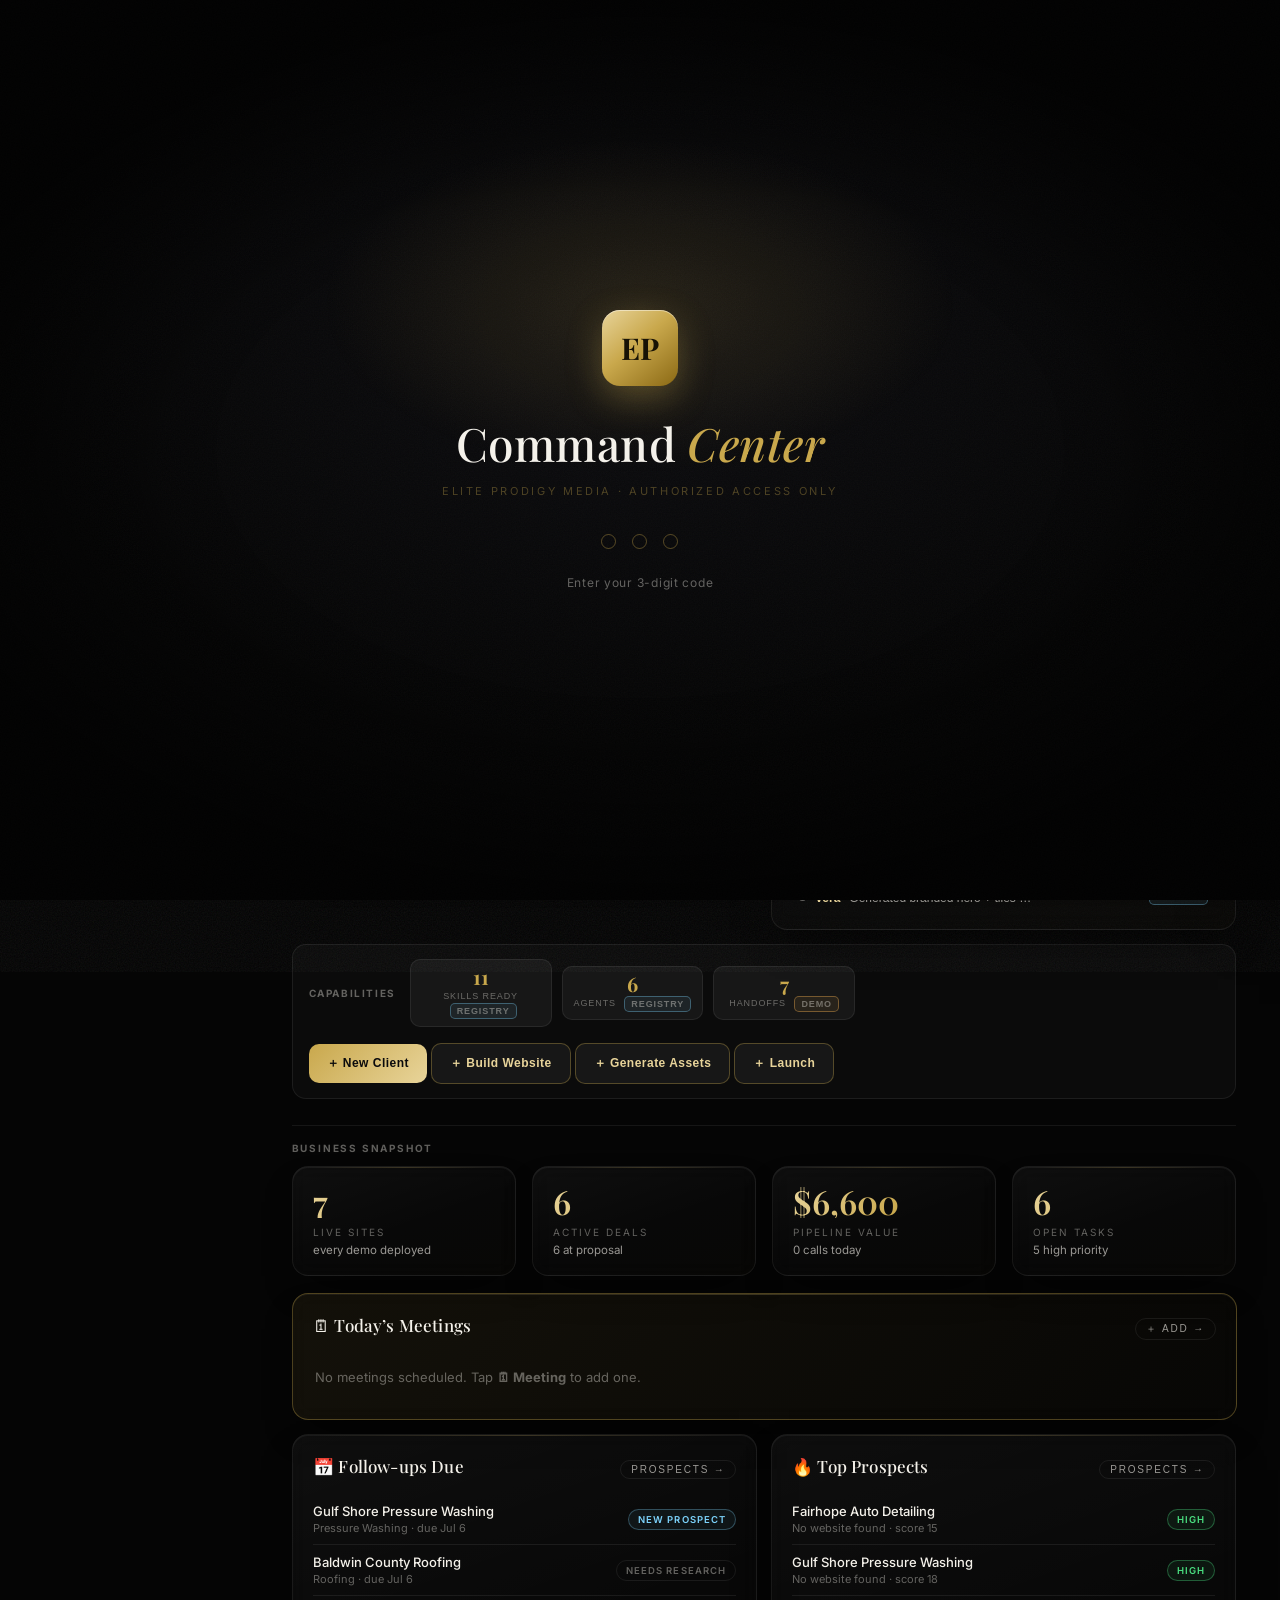
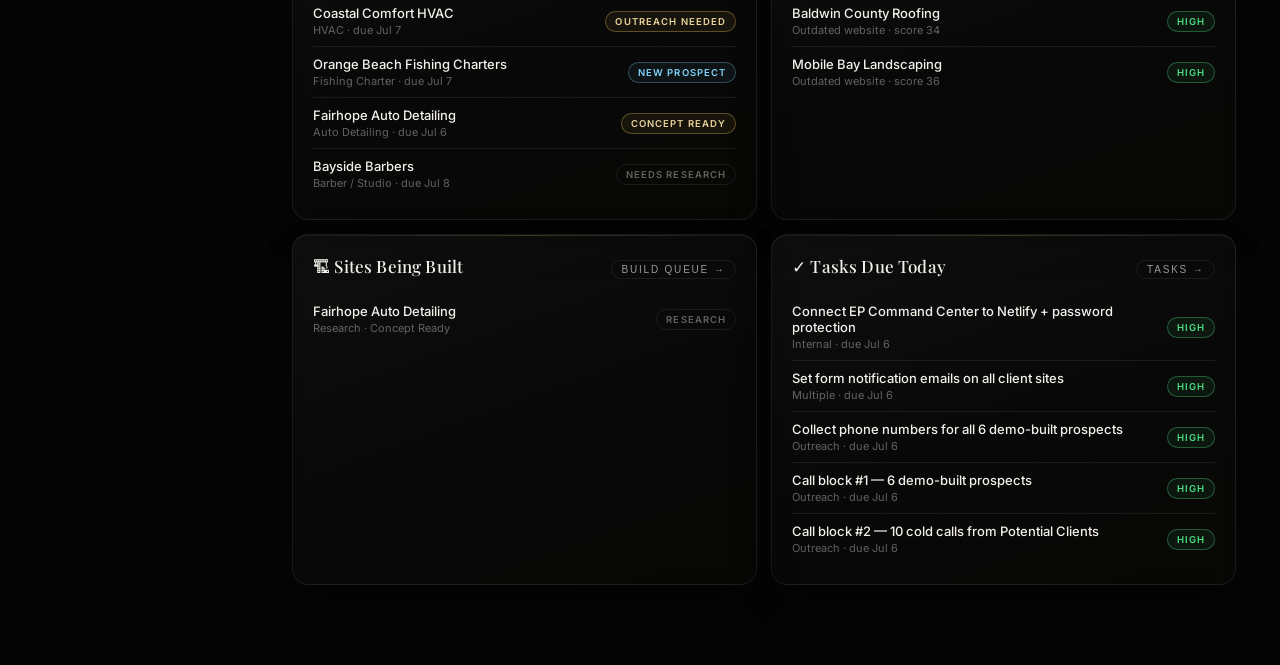
==== commit fd839e6f: "feat(nav): N1 Universal Navigation (additive, history-aware) Wraps the existing goSection + drawers " ====
--- a/index.html
+++ b/index.html
@@ -92,15 +92,23 @@
   <!-- ═══ MAIN ═══ -->
   <main class="main">
 
+    <!-- Sticky back/title bar — mobile & iPad only (CSS) -->
+    <div class="mobile-navbar" id="mobile-navbar">
+      <button class="mnb-back" onclick="epBack()" aria-label="Back">‹ Back</button>
+      <span class="mnb-title" id="mnb-title">Mission Control</span>
+    </div>
     <header class="topbar">
-      <div style="display:flex;align-items:center;gap:14px;">
+      <div style="display:flex;align-items:center;gap:12px;">
         <button class="hamburger" id="hamburger" aria-label="Menu"><span></span><span></span><span></span></button>
+        <button class="nav-back" id="nav-back" title="Back" aria-label="Back" onclick="epBack()">‹</button>
         <div>
+          <div class="breadcrumbs" id="breadcrumbs"></div>
           <h1 class="top-title" id="page-title">Mission <em>Control</em></h1>
           <div class="top-meta"><span id="live-date"></span> · <span class="clock" id="live-clock"></span></div>
         </div>
       </div>
       <div class="top-actions">
+        <div class="recent-wrap"><button class="btn btn-ghost btn-sm" id="btn-recent" title="Recent locations" onclick="toggleRecent(event)">◷ Recent</button><div class="recent-menu" id="recent-menu"></div></div>
         <button class="btn btn-gold btn-sm" title="Quick add a prospect straight to Notion" onclick="openQuickAddProspect()">＋ Prospect</button>
         <button class="btn btn-ghost btn-sm" title="Save meeting notes to Notion" onclick="openMeetingNotes()">🗓 Meeting</button>
         <button class="btn btn-ghost btn-sm" title="Add a task" onclick="quickAddTask()">✓ Task</button>
@@ -459,6 +467,7 @@
 <script src="js/app.js"></script>
 <script src="js/agent-ops.js"></script>
 <script src="js/handoffs.js"></script>
+<script src="js/router.js"></script>
 <script src="js/website-intel.js"></script>
 <script src="js/sales-agent.js"></script>
 <script src="js/pipeline.js"></script>
--- a/css/dashboard.css
+++ b/css/dashboard.css
@@ -865,3 +865,35 @@
 .ha.approve.alt { background: linear-gradient(135deg, var(--gold), var(--gold-light)); color: #0a0a0c; }
 .ha.accept { border-color: rgba(74,222,128,0.4); color: var(--green); }
 .ha.escalate:hover { color: var(--red); border-color: rgba(248,113,113,0.4); }
+
+/* ══════════════════════════════════════════════════════════════════
+   N1 — UNIVERSAL NAVIGATION (additive)
+   ══════════════════════════════════════════════════════════════════ */
+.nav-back { width: 34px; height: 34px; border-radius: 9px; border: 1px solid var(--hairline); background: var(--panel-strong); color: var(--text-2); font-size: 20px; line-height: 1; cursor: pointer; flex: none; transition: 0.2s; }
+.nav-back:hover { color: var(--gold-light); border-color: var(--gold-dim); }
+.nav-back.disabled { opacity: 0.35; }
+.breadcrumbs { display: flex; align-items: center; gap: 6px; margin-bottom: 3px; flex-wrap: wrap; }
+.crumb { background: none; border: none; padding: 0; font-size: 11px; letter-spacing: 0.03em; color: var(--text-3); cursor: pointer; font-family: var(--sans); }
+.crumb:hover { color: var(--gold-light); }
+.crumb.cur { color: var(--text-2); cursor: default; }
+.crumb-sep { color: var(--text-3); font-size: 11px; }
+
+/* Recent locations dropdown */
+.recent-wrap { position: relative; }
+.recent-menu { position: absolute; top: calc(100% + 6px); right: 0; min-width: 210px; background: var(--pitch); border: 1px solid var(--hairline); border-radius: 11px; padding: 6px; box-shadow: 0 18px 50px rgba(0,0,0,0.7); display: none; z-index: 3000; }
+.recent-menu.open { display: block; }
+.recent-menu button { display: block; width: 100%; text-align: left; background: none; border: none; color: var(--text-2); font-size: 12.5px; padding: 9px 11px; border-radius: 8px; cursor: pointer; font-family: var(--sans); }
+.recent-menu button:hover { background: var(--panel-strong); color: var(--text); }
+.recent-empty { padding: 10px 11px; font-size: 12px; color: var(--text-3); }
+
+/* Sticky back/title bar — mobile & iPad only */
+.mobile-navbar { display: none; }
+@media (max-width: 900px) {
+  .mobile-navbar { display: flex; align-items: center; gap: 12px; position: sticky; top: 0; z-index: 1500;
+    background: var(--glass, rgba(10,10,12,0.9)); backdrop-filter: blur(12px); -webkit-backdrop-filter: blur(12px);
+    border-bottom: 1px solid var(--hairline); padding: 11px 16px; }
+  .mnb-back { background: var(--panel-strong); border: 1px solid var(--hairline); color: var(--gold-light); font-size: 13px; font-weight: 600; border-radius: 8px; padding: 7px 13px; cursor: pointer; flex: none; }
+  .mnb-title { font-family: var(--serif); font-size: 16px; color: var(--text); overflow: hidden; text-overflow: ellipsis; white-space: nowrap; }
+  .breadcrumbs { display: none; }        /* desktop-only breadcrumbs */
+  .nav-back { display: none; }           /* mobile uses the sticky bar's Back */
+}
